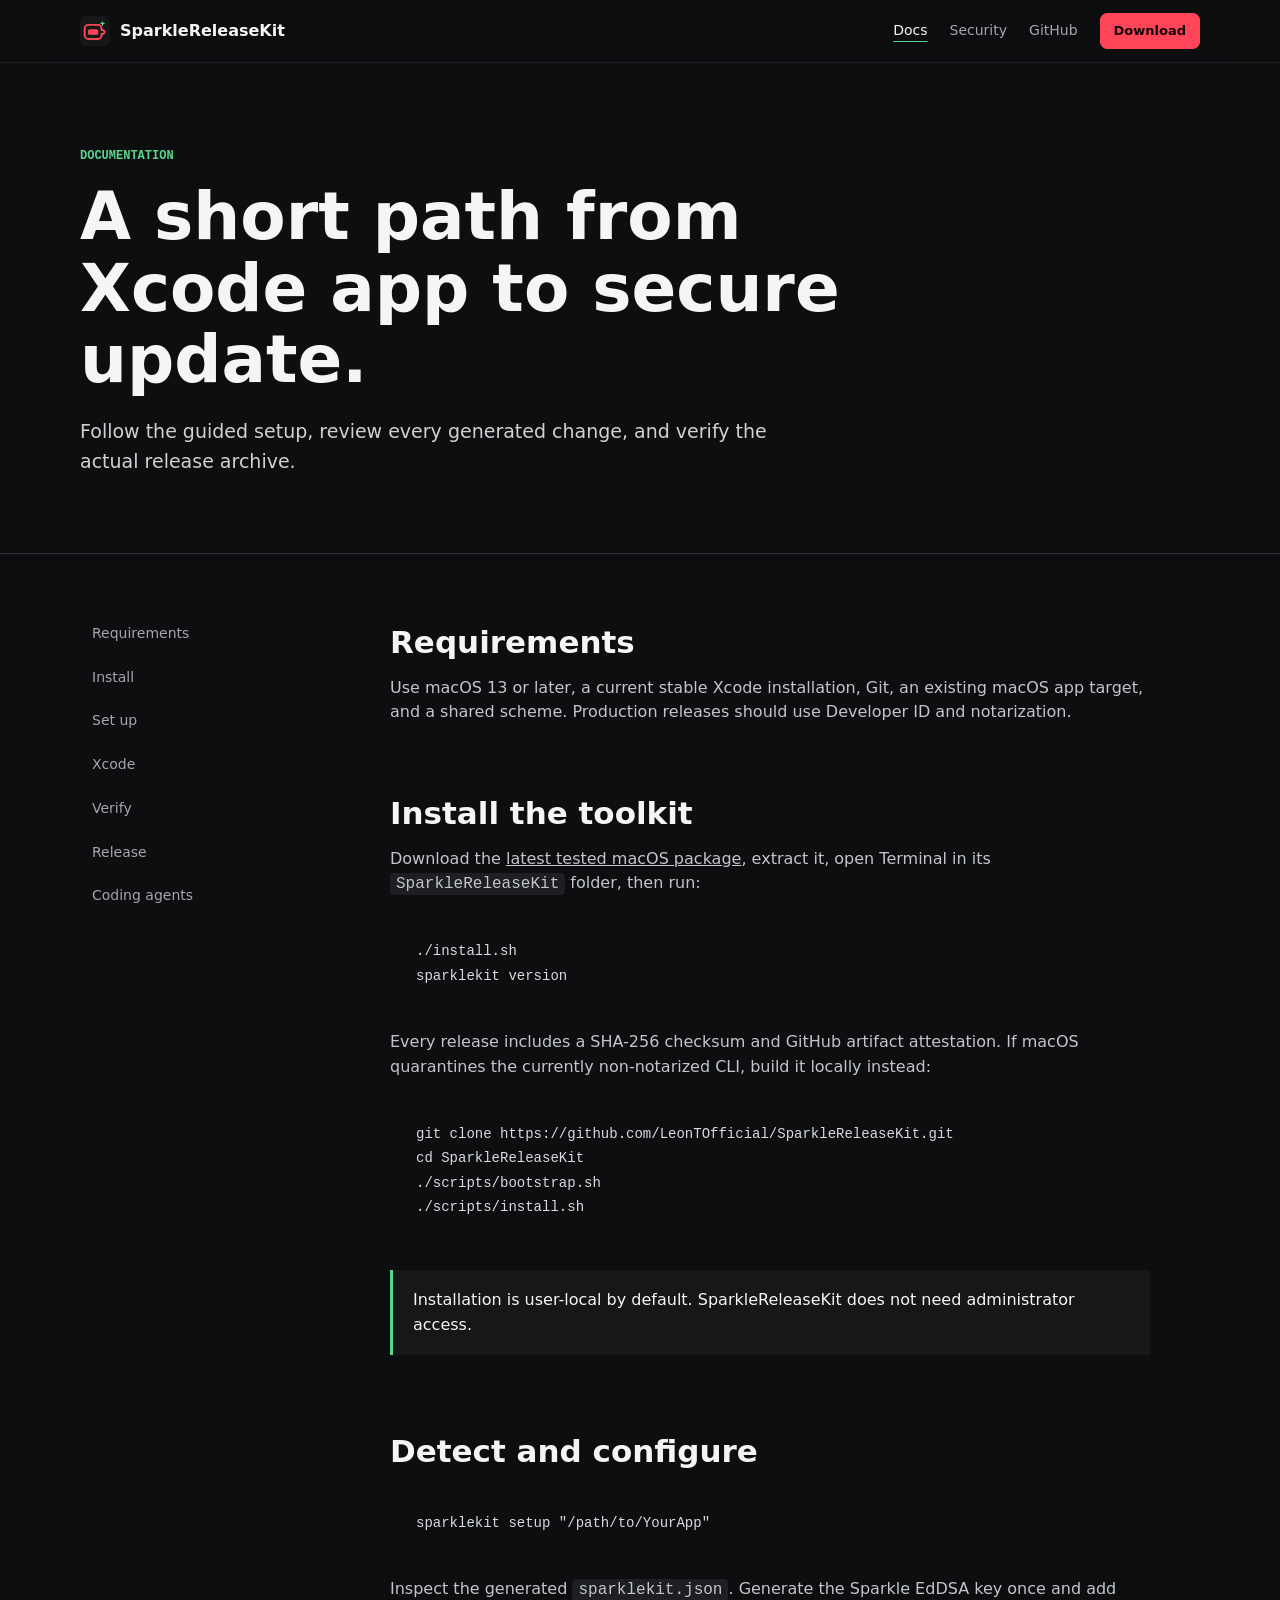
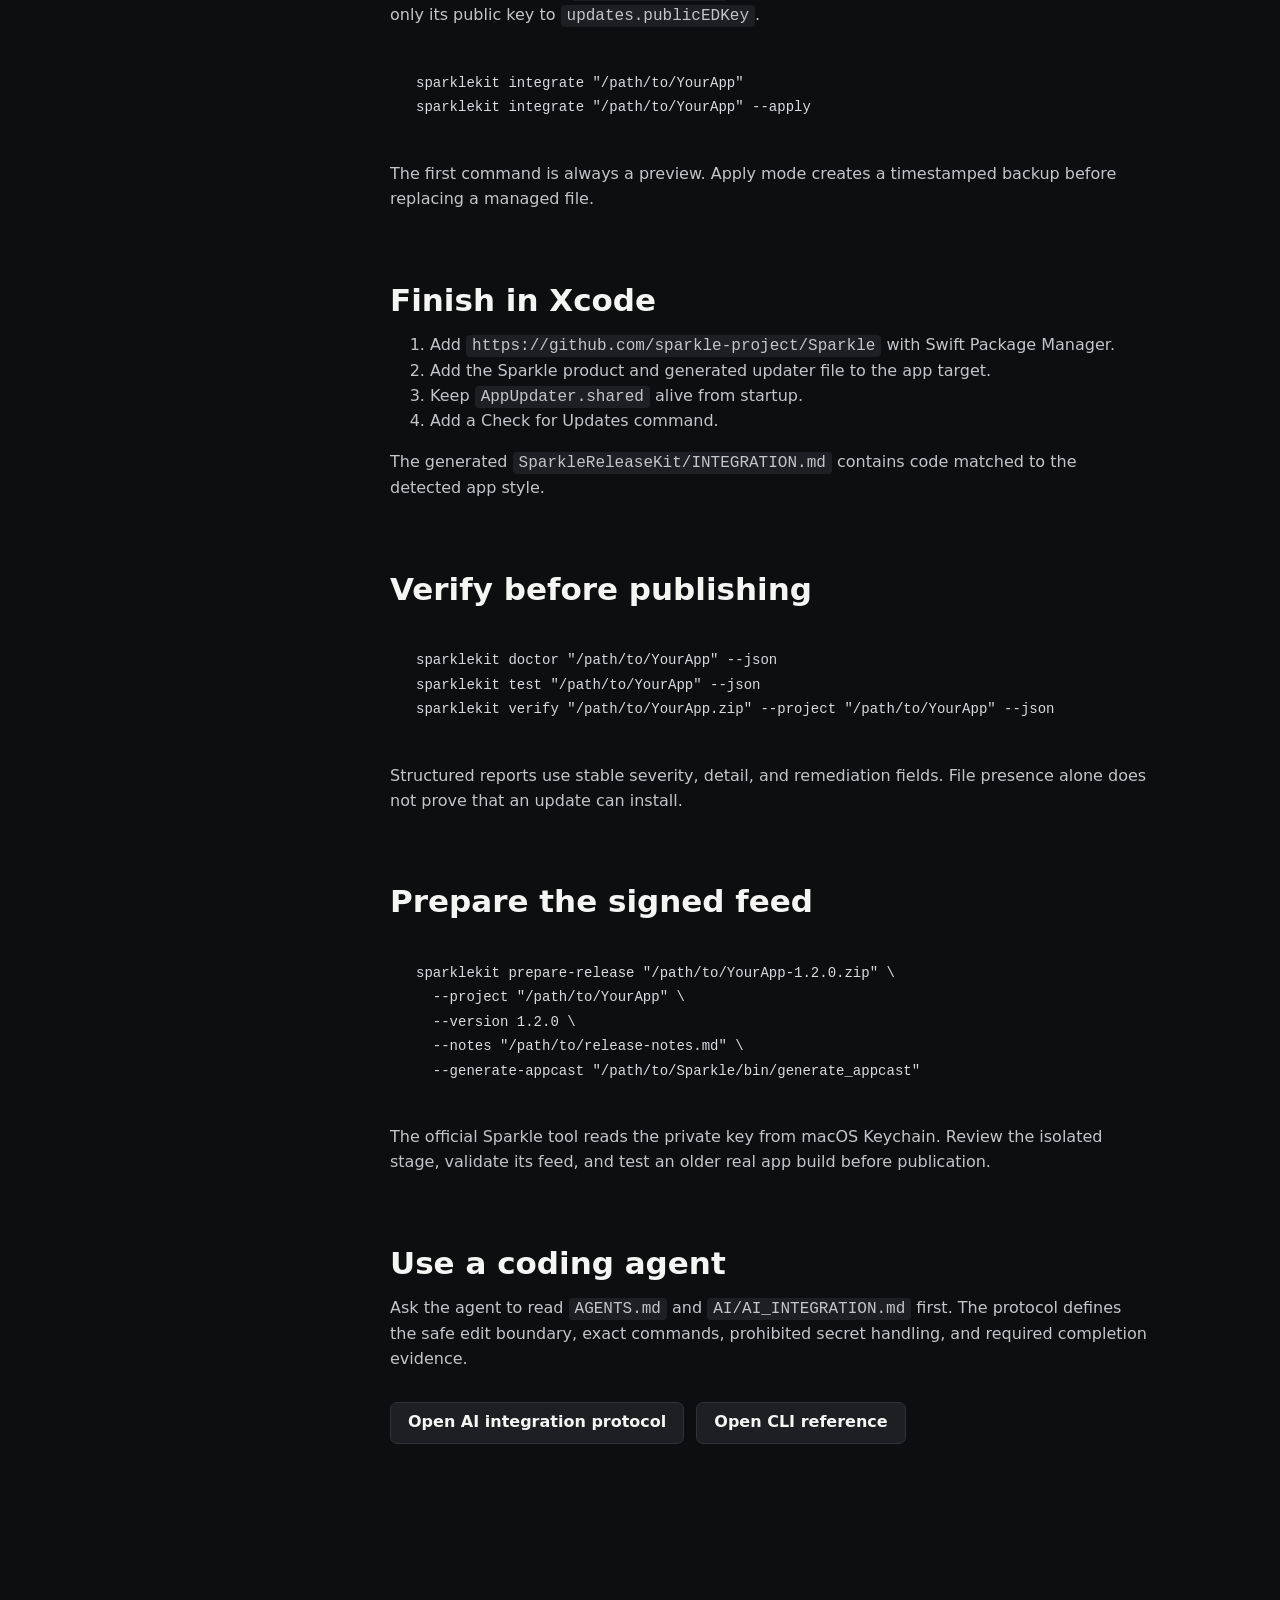
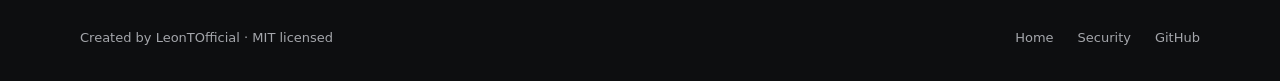
==== website/docs/index.html @ b92f782e "Build secure Sparkle integration toolkit" ====
<!doctype html>
<html lang="en">
<head>
  <meta charset="utf-8"><meta name="viewport" content="width=device-width, initial-scale=1">
  <meta name="description" content="SparkleReleaseKit setup and integration documentation.">
  <meta name="theme-color" content="#0d0e10"><link rel="canonical" href="https://leontofficial.github.io/SparkleReleaseKit/docs/">
  <title>Documentation - SparkleReleaseKit</title>
  <link rel="icon" href="../assets/logo.svg"><link rel="stylesheet" href="../styles.css"><script>document.documentElement.classList.add("js")</script>
</head>
<body>
  <a class="skip-link" href="#content">Skip to content</a>
  <header class="site-header"><nav class="nav" aria-label="Main navigation"><a class="brand" href="../"><img src="../assets/logo.svg" alt=""><span>SparkleReleaseKit</span></a><button class="menu-toggle" type="button" aria-label="Open navigation" aria-expanded="false" aria-controls="site-links"><span></span><span></span><span></span></button><div class="nav-links" id="site-links"><a href="./" aria-current="page">Docs</a><a href="../security/">Security</a><a href="https://github.com/LeonTOfficial/SparkleReleaseKit">GitHub</a><a class="button compact primary" href="https://github.com/LeonTOfficial/SparkleReleaseKit/releases/latest/download/SparkleReleaseKit-macos.zip">Download</a></div></nav></header>
  <main id="content">
    <section class="page-hero"><div class="inner"><div class="eyebrow">Documentation</div><h1>A short path from Xcode app to secure update.</h1><p class="lead">Follow the guided setup, review every generated change, and verify the actual release archive.</p></div></section>
    <div class="docs-layout">
      <nav class="docs-nav" aria-label="Documentation sections"><a href="#requirements">Requirements</a><a href="#install">Install</a><a href="#setup">Set up</a><a href="#xcode">Xcode</a><a href="#verify">Verify</a><a href="#release">Release</a><a href="#agent">Coding agents</a></nav>
      <article class="article">
        <section id="requirements"><h2>Requirements</h2><p>Use macOS 13 or later, a current stable Xcode installation, Git, an existing macOS app target, and a shared scheme. Production releases should use Developer ID and notarization.</p></section>
        <section id="install"><h2>Install the toolkit</h2><p>Download the <a href="https://github.com/LeonTOfficial/SparkleReleaseKit/releases/latest/download/SparkleReleaseKit-macos.zip">latest tested macOS package</a>, extract it, open Terminal in its <code>SparkleReleaseKit</code> folder, then run:</p><pre>./install.sh
sparklekit version</pre><p>Every release includes a SHA-256 checksum and GitHub artifact attestation. If macOS quarantines the currently non-notarized CLI, build it locally instead:</p><pre>git clone https://github.com/LeonTOfficial/SparkleReleaseKit.git
cd SparkleReleaseKit
./scripts/bootstrap.sh
./scripts/install.sh</pre><div class="callout">Installation is user-local by default. SparkleReleaseKit does not need administrator access.</div></section>
        <section id="setup"><h2>Detect and configure</h2><pre>sparklekit setup "/path/to/YourApp"</pre><p>Inspect the generated <code>sparklekit.json</code>. Generate the Sparkle EdDSA key once and add only its public key to <code>updates.publicEDKey</code>.</p><pre>sparklekit integrate "/path/to/YourApp"
sparklekit integrate "/path/to/YourApp" --apply</pre><p>The first command is always a preview. Apply mode creates a timestamped backup before replacing a managed file.</p></section>
        <section id="xcode"><h2>Finish in Xcode</h2><ol><li>Add <code>https://github.com/sparkle-project/Sparkle</code> with Swift Package Manager.</li><li>Add the Sparkle product and generated updater file to the app target.</li><li>Keep <code>AppUpdater.shared</code> alive from startup.</li><li>Add a Check for Updates command.</li></ol><p>The generated <code>SparkleReleaseKit/INTEGRATION.md</code> contains code matched to the detected app style.</p></section>
        <section id="verify"><h2>Verify before publishing</h2><pre>sparklekit doctor "/path/to/YourApp" --json
sparklekit test "/path/to/YourApp" --json
sparklekit verify "/path/to/YourApp.zip" --project "/path/to/YourApp" --json</pre><p>Structured reports use stable severity, detail, and remediation fields. File presence alone does not prove that an update can install.</p></section>
        <section id="release"><h2>Prepare the signed feed</h2><pre>sparklekit prepare-release "/path/to/YourApp-1.2.0.zip" \
  --project "/path/to/YourApp" \
  --version 1.2.0 \
  --notes "/path/to/release-notes.md" \
  --generate-appcast "/path/to/Sparkle/bin/generate_appcast"</pre><p>The official Sparkle tool reads the private key from macOS Keychain. Review the isolated stage, validate its feed, and test an older real app build before publication.</p></section>
        <section id="agent"><h2>Use a coding agent</h2><p>Ask the agent to read <code>AGENTS.md</code> and <code>AI/AI_INTEGRATION.md</code> first. The protocol defines the safe edit boundary, exact commands, prohibited secret handling, and required completion evidence.</p><div class="actions"><a class="button" href="https://github.com/LeonTOfficial/SparkleReleaseKit/blob/main/AI/AI_INTEGRATION.md">Open AI integration protocol</a><a class="button" href="https://github.com/LeonTOfficial/SparkleReleaseKit/blob/main/docs/CLI_REFERENCE.md">Open CLI reference</a></div></section>
      </article>
    </div>
  </main>
  <footer class="footer"><span>Created by LeonTOfficial · MIT licensed</span><a href="../">Home</a><a href="../security/">Security</a><a href="https://github.com/LeonTOfficial/SparkleReleaseKit">GitHub</a></footer>
  <script src="../script.js"></script>
</body>
</html>
---- website/styles.css ----
:root {
  color-scheme: dark;
  --background: #0d0e10;
  --surface: #161719;
  --surface-strong: #1d1f22;
  --line: #303238;
  --text: #f5f5f3;
  --muted: #a4a6ab;
  --red: #ff4557;
  --green: #58d68d;
  --amber: #ffbd59;
  --content: 1120px;
}

* { box-sizing: border-box; }
html { scroll-behavior: smooth; }
body {
  margin: 0;
  overflow-x: hidden;
  background: var(--background);
  color: var(--text);
  font-family: -apple-system, BlinkMacSystemFont, "SF Pro Text", Inter, system-ui, sans-serif;
  letter-spacing: 0;
  line-height: 1.55;
}
a { color: inherit; }
img { max-width: 100%; }
button { font: inherit; }
:focus-visible { outline: 3px solid var(--green); outline-offset: 3px; }
.skip-link { position: fixed; z-index: 100; left: 16px; top: -60px; padding: 10px 14px; border-radius: 6px; background: var(--text); color: var(--background); text-decoration: none; }
.skip-link:focus { top: 12px; }

.site-header {
  position: sticky;
  top: 0;
  z-index: 20;
  border-bottom: 1px solid rgba(255,255,255,.08);
  background: rgba(13,14,16,.92);
  backdrop-filter: blur(18px);
}
.nav {
  width: min(calc(100% - 32px), var(--content));
  min-height: 62px;
  margin: auto;
  display: flex;
  align-items: center;
  gap: 24px;
}
.brand {
  display: inline-flex;
  align-items: center;
  gap: 10px;
  margin-right: auto;
  text-decoration: none;
  font-weight: 720;
}
.brand img { width: 30px; height: 30px; }
.nav-links { display: flex; align-items: center; gap: 22px; }
.nav-links a { color: var(--muted); text-decoration: none; font-size: 14px; }
.nav-links a:hover, .nav-links a[aria-current="page"] { color: var(--text); }
.nav-links a[aria-current="page"] { text-decoration: underline; text-decoration-color: var(--green); text-underline-offset: 6px; }
.menu-toggle { display: none; width: 38px; height: 38px; padding: 9px; border: 1px solid var(--line); border-radius: 7px; background: var(--surface); }
.menu-toggle span { display: block; height: 2px; margin: 4px 0; border-radius: 1px; background: var(--text); }

.button {
  min-height: 42px;
  display: inline-flex;
  align-items: center;
  justify-content: center;
  gap: 8px;
  padding: 0 17px;
  border: 1px solid var(--line);
  border-radius: 7px;
  background: var(--surface-strong);
  color: var(--text);
  font-weight: 650;
  text-decoration: none;
  transition: transform .18s ease, border-color .18s ease, background .18s ease;
}
.button:hover { transform: translateY(-1px); border-color: #565961; }
.button.primary { border-color: var(--red); background: var(--red); color: #120407; }
.button.compact { min-height: 36px; padding: 0 13px; font-size: 13px; }

.hero {
  min-height: min(760px, calc(100svh - 62px));
  position: relative;
  display: flex;
  align-items: center;
  overflow: hidden;
  border-bottom: 1px solid var(--line);
  background: #101113 url("assets/hero-terminal.png") center / cover no-repeat;
}
.hero::before {
  content: "";
  position: absolute;
  inset: 0;
  background: rgba(6,7,8,.64);
}
.hero-content {
  position: relative;
  width: min(calc(100% - 32px), var(--content));
  margin: auto;
  padding: 90px 0 110px;
}
.eyebrow {
  color: var(--green);
  font: 700 12px/1.2 ui-monospace, SFMono-Regular, Menlo, monospace;
  text-transform: uppercase;
}
h1, h2, h3 { margin-top: 0; letter-spacing: 0; line-height: 1.08; }
h1 { max-width: 780px; margin: 18px 0 22px; font-size: clamp(46px, 7vw, 82px); }
h2 { font-size: clamp(31px, 4vw, 48px); }
h3 { font-size: 19px; }
.lead { max-width: 690px; color: #d0d1d3; font-size: 19px; }
.actions { display: flex; flex-wrap: wrap; gap: 12px; margin-top: 30px; }
.proof { display: flex; flex-wrap: wrap; gap: 24px; margin-top: 40px; color: var(--muted); font-size: 14px; }
.proof strong { color: var(--text); }

.band { border-bottom: 1px solid var(--line); }
.section { width: min(calc(100% - 32px), var(--content)); margin: auto; padding: 94px 0; }
.section-heading { max-width: 700px; margin-bottom: 40px; }
.section-heading p, .muted { color: var(--muted); }
.grid { display: grid; gap: 16px; }
.grid.three { grid-template-columns: repeat(3, 1fr); }
.grid.two { grid-template-columns: repeat(2, 1fr); }
.card {
  padding: 26px;
  border: 1px solid var(--line);
  border-radius: 8px;
  background: var(--surface);
}
.card p { margin-bottom: 0; color: var(--muted); }
.icon {
  width: 38px;
  height: 38px;
  display: grid;
  place-items: center;
  margin-bottom: 36px;
  border: 1px solid var(--line);
  border-radius: 7px;
  color: var(--green);
  font: 700 15px ui-monospace, SFMono-Regular, Menlo, monospace;
}
.terminal {
  overflow: hidden;
  border: 1px solid #3a3d42;
  border-radius: 8px;
  background: #090a0b;
  box-shadow: 0 28px 80px rgba(0,0,0,.38);
}
.terminal-bar { height: 42px; display: flex; align-items: center; gap: 7px; padding: 0 14px; border-bottom: 1px solid #282a2e; }
.terminal-bar span { width: 11px; height: 11px; border-radius: 50%; background: #55585e; }
.terminal-bar span:first-child { background: var(--red); }
.terminal-bar span:nth-child(2) { background: var(--amber); }
.terminal-bar span:nth-child(3) { background: var(--green); }
pre { margin: 0; padding: 26px; overflow: auto; color: #d9dbde; font: 14px/1.75 ui-monospace, SFMono-Regular, Menlo, monospace; }
.terminal-followup { border-top: 1px solid #282a2e; }
.prompt { color: var(--green); }
.command { color: #fff; }
.result { color: #8f9298; }
.steps { counter-reset: step; display: grid; gap: 1px; background: var(--line); border: 1px solid var(--line); border-radius: 8px; overflow: hidden; }
.step { counter-increment: step; display: grid; grid-template-columns: 64px 1fr; gap: 18px; padding: 24px; background: var(--surface); }
.step::before { content: counter(step, decimal-leading-zero); color: var(--red); font: 700 15px ui-monospace, SFMono-Regular, Menlo, monospace; }
.step h3 { margin-bottom: 7px; }
.step p { margin: 0; color: var(--muted); }

.page-hero { padding: 86px 0 58px; border-bottom: 1px solid var(--line); }
.page-hero .inner, .docs-layout { width: min(calc(100% - 32px), var(--content)); margin: auto; }
.page-hero h1 { max-width: 900px; font-size: clamp(40px, 6vw, 66px); }
.docs-layout { display: grid; grid-template-columns: 240px minmax(0, 1fr); gap: 70px; padding: 60px 0 100px; }
.docs-layout > * { min-width: 0; }
.docs-nav { position: sticky; top: 90px; align-self: start; display: grid; gap: 4px; }
.docs-nav a { padding: 9px 12px; border-radius: 6px; color: var(--muted); text-decoration: none; font-size: 14px; }
.docs-nav a:hover { color: var(--text); background: var(--surface); }
.article { width: 100%; max-width: 760px; min-width: 0; }
.article pre { width: 100%; max-width: 100%; }
.article section { padding: 12px 0 44px; }
.article h2 { margin-bottom: 16px; font-size: 31px; }
.article p, .article li { color: #c3c5c8; }
.article code { padding: 2px 6px; border-radius: 4px; background: var(--surface-strong); font-family: ui-monospace, SFMono-Regular, Menlo, monospace; }
.callout { margin: 24px 0; padding: 18px 20px; border-left: 3px solid var(--green); background: var(--surface); }
.callout.warning { border-left-color: var(--amber); }

.footer { width: min(calc(100% - 32px), var(--content)); margin: auto; padding: 40px 0; display: flex; gap: 24px; color: var(--muted); font-size: 13px; }
.footer span { margin-right: auto; }
.footer a { text-decoration: none; }

.js [data-reveal] { opacity: 0; transform: translateY(18px); transition: opacity .5s ease, transform .5s ease; }
.js [data-reveal].visible { opacity: 1; transform: none; }
@media (prefers-reduced-motion: reduce) {
  html { scroll-behavior: auto; }
  .js [data-reveal] { opacity: 1; transform: none; transition: none; }
  .button { transition: none; }
}
@media (max-width: 820px) {
  .hero { background-position: 68% center; }
  .hero::before { background: rgba(6,7,8,.86); }
  .menu-toggle { display: block; }
  .nav-links { position: absolute; top: 54px; right: 16px; width: min(280px, calc(100vw - 32px)); padding: 12px; display: none; align-items: stretch; gap: 4px; border: 1px solid var(--line); border-radius: 8px; background: #111214; box-shadow: 0 20px 50px rgba(0,0,0,.45); }
  .nav-links.open { display: grid; }
  .nav-links a { min-height: 42px; padding: 0 12px; display: flex; align-items: center; border-radius: 6px; }
  .nav-links a:hover { background: var(--surface-strong); }
  .nav-links a[aria-current="page"] { text-decoration: none; box-shadow: inset 3px 0 var(--green); }
  .grid.three, .grid.two { grid-template-columns: 1fr; }
  .docs-layout { grid-template-columns: 1fr; gap: 30px; }
  .docs-nav { position: static; display: flex; overflow: auto; }
  .footer { flex-wrap: wrap; }
  .footer span { width: 100%; }
}
@media (max-width: 520px) {
  .brand { font-size: 14px; }
  .brand img { width: 27px; height: 27px; }
  h1 { font-size: 42px; }
  .hero-content { padding: 72px 0 82px; }
  .lead { font-size: 17px; }
  .section { padding: 70px 0; }
  .proof { display: grid; grid-template-columns: 1fr; gap: 14px; }
  .step { grid-template-columns: 40px 1fr; padding: 20px; }
  pre { padding: 20px; font-size: 12px; }
}
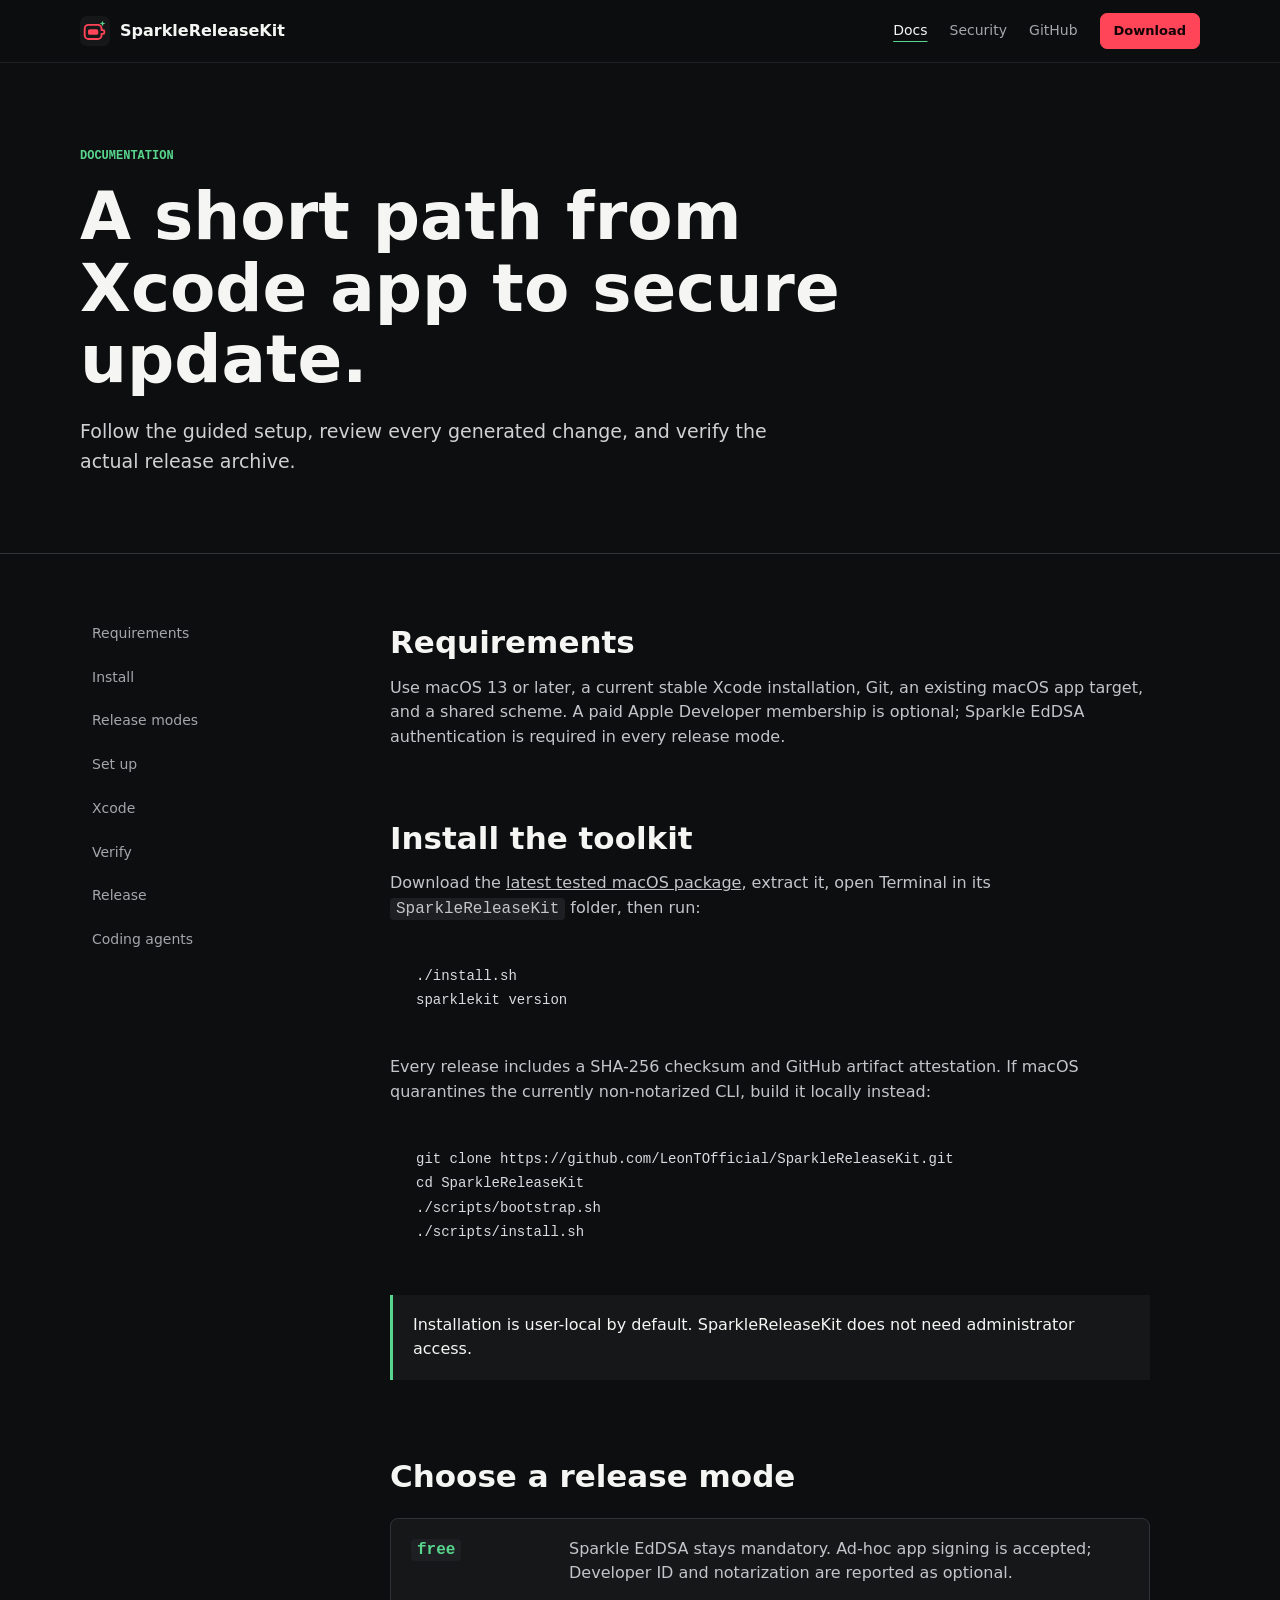
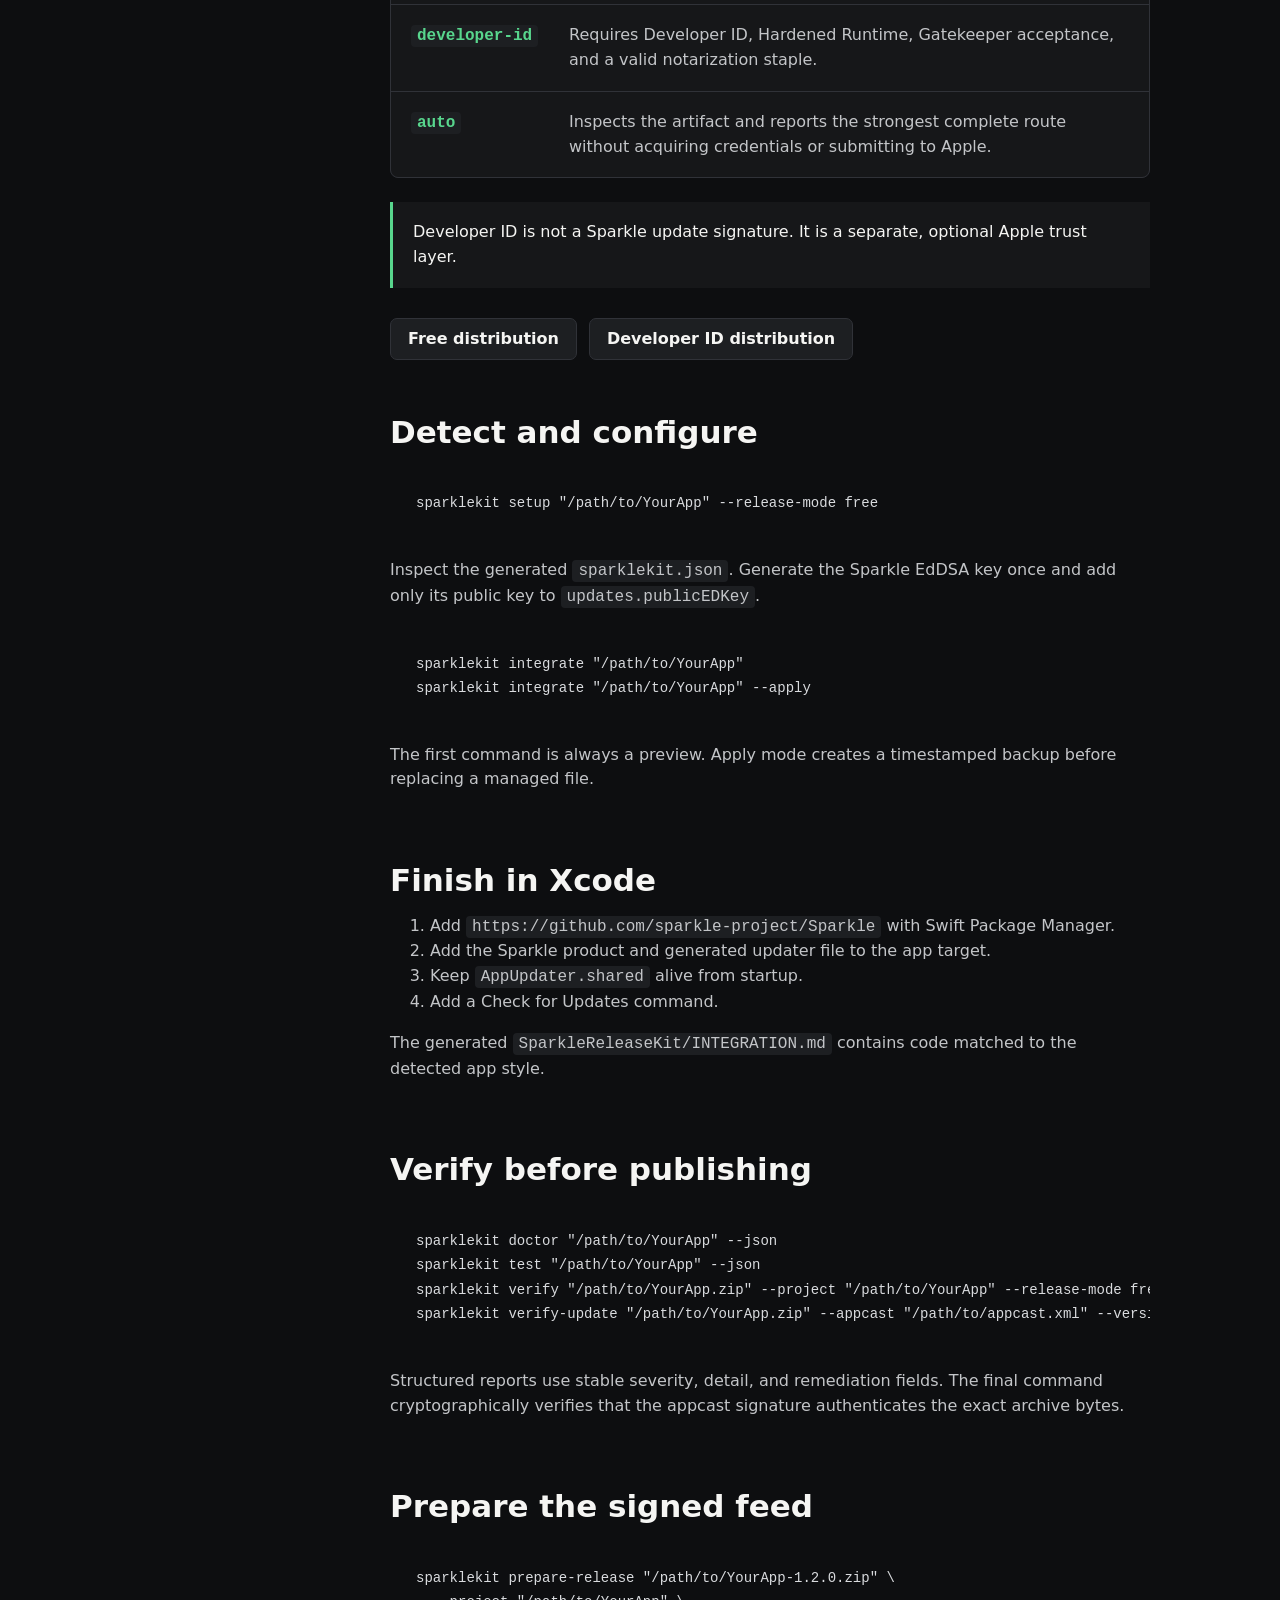
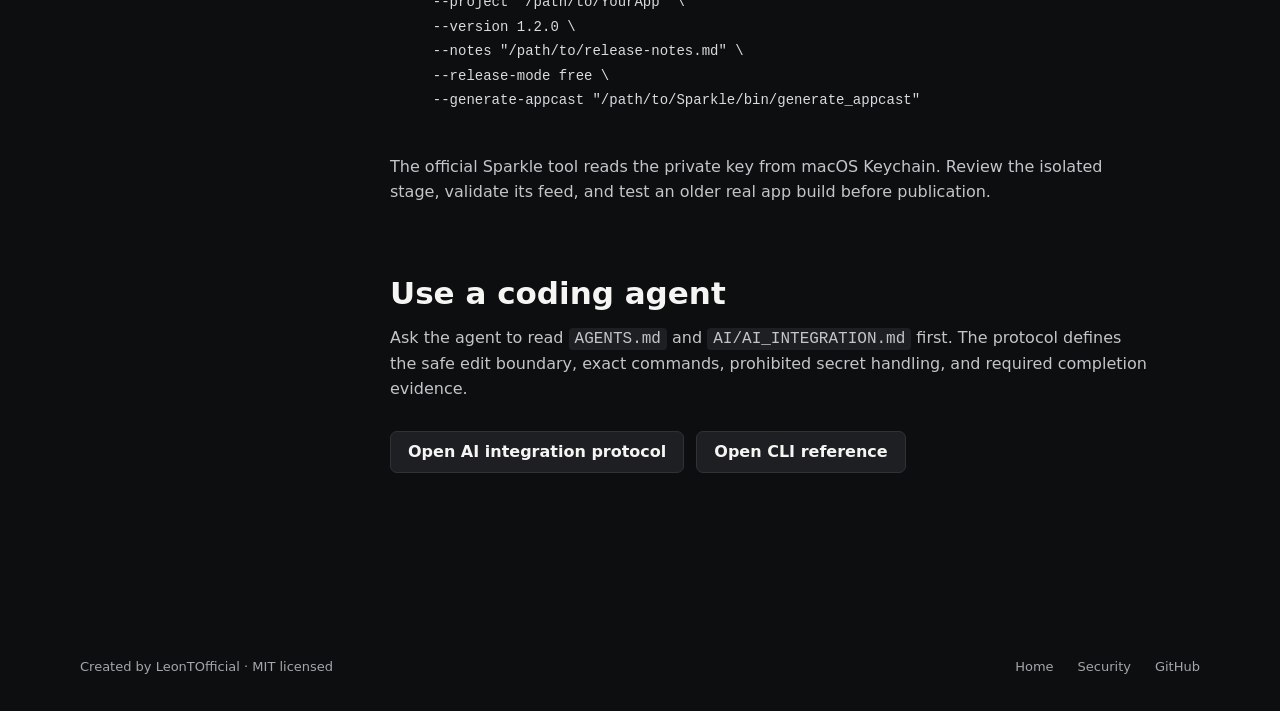
==== commit 60403e56: "Document free and Developer ID release paths" ====
--- a/website/docs/index.html
+++ b/website/docs/index.html
@@ -5,7 +5,7 @@
   <meta name="description" content="SparkleReleaseKit setup and integration documentation.">
   <meta name="theme-color" content="#0d0e10"><link rel="canonical" href="https://leontofficial.github.io/SparkleReleaseKit/docs/">
   <title>Documentation - SparkleReleaseKit</title>
-  <link rel="icon" href="../assets/logo.svg"><link rel="stylesheet" href="../styles.css"><script>document.documentElement.classList.add("js")</script>
+  <link rel="icon" href="../assets/logo.svg"><link rel="stylesheet" href="../styles.css">
 </head>
 <body>
   <a class="skip-link" href="#content">Skip to content</a>
@@ -13,24 +13,27 @@
   <main id="content">
     <section class="page-hero"><div class="inner"><div class="eyebrow">Documentation</div><h1>A short path from Xcode app to secure update.</h1><p class="lead">Follow the guided setup, review every generated change, and verify the actual release archive.</p></div></section>
     <div class="docs-layout">
-      <nav class="docs-nav" aria-label="Documentation sections"><a href="#requirements">Requirements</a><a href="#install">Install</a><a href="#setup">Set up</a><a href="#xcode">Xcode</a><a href="#verify">Verify</a><a href="#release">Release</a><a href="#agent">Coding agents</a></nav>
+      <nav class="docs-nav" aria-label="Documentation sections"><a href="#requirements">Requirements</a><a href="#install">Install</a><a href="#modes">Release modes</a><a href="#setup">Set up</a><a href="#xcode">Xcode</a><a href="#verify">Verify</a><a href="#release">Release</a><a href="#agent">Coding agents</a></nav>
       <article class="article">
-        <section id="requirements"><h2>Requirements</h2><p>Use macOS 13 or later, a current stable Xcode installation, Git, an existing macOS app target, and a shared scheme. Production releases should use Developer ID and notarization.</p></section>
+        <section id="requirements"><h2>Requirements</h2><p>Use macOS 13 or later, a current stable Xcode installation, Git, an existing macOS app target, and a shared scheme. A paid Apple Developer membership is optional; Sparkle EdDSA authentication is required in every release mode.</p></section>
         <section id="install"><h2>Install the toolkit</h2><p>Download the <a href="https://github.com/LeonTOfficial/SparkleReleaseKit/releases/latest/download/SparkleReleaseKit-macos.zip">latest tested macOS package</a>, extract it, open Terminal in its <code>SparkleReleaseKit</code> folder, then run:</p><pre>./install.sh
 sparklekit version</pre><p>Every release includes a SHA-256 checksum and GitHub artifact attestation. If macOS quarantines the currently non-notarized CLI, build it locally instead:</p><pre>git clone https://github.com/LeonTOfficial/SparkleReleaseKit.git
 cd SparkleReleaseKit
 ./scripts/bootstrap.sh
 ./scripts/install.sh</pre><div class="callout">Installation is user-local by default. SparkleReleaseKit does not need administrator access.</div></section>
-        <section id="setup"><h2>Detect and configure</h2><pre>sparklekit setup "/path/to/YourApp"</pre><p>Inspect the generated <code>sparklekit.json</code>. Generate the Sparkle EdDSA key once and add only its public key to <code>updates.publicEDKey</code>.</p><pre>sparklekit integrate "/path/to/YourApp"
+        <section id="modes"><h2>Choose a release mode</h2><div class="mode-summary"><div><strong><code>free</code></strong><span>Sparkle EdDSA stays mandatory. Ad-hoc app signing is accepted; Developer ID and notarization are reported as optional.</span></div><div><strong><code>developer-id</code></strong><span>Requires Developer ID, Hardened Runtime, Gatekeeper acceptance, and a valid notarization staple.</span></div><div><strong><code>auto</code></strong><span>Inspects the artifact and reports the strongest complete route without acquiring credentials or submitting to Apple.</span></div></div><div class="callout">Developer ID is not a Sparkle update signature. It is a separate, optional Apple trust layer.</div><div class="actions"><a class="button" href="https://github.com/LeonTOfficial/SparkleReleaseKit/blob/main/docs/FREE_DISTRIBUTION.md">Free distribution</a><a class="button" href="https://github.com/LeonTOfficial/SparkleReleaseKit/blob/main/docs/DEVELOPER_ID_DISTRIBUTION.md">Developer ID distribution</a></div></section>
+        <section id="setup"><h2>Detect and configure</h2><pre>sparklekit setup "/path/to/YourApp" --release-mode free</pre><p>Inspect the generated <code>sparklekit.json</code>. Generate the Sparkle EdDSA key once and add only its public key to <code>updates.publicEDKey</code>.</p><pre>sparklekit integrate "/path/to/YourApp"
 sparklekit integrate "/path/to/YourApp" --apply</pre><p>The first command is always a preview. Apply mode creates a timestamped backup before replacing a managed file.</p></section>
         <section id="xcode"><h2>Finish in Xcode</h2><ol><li>Add <code>https://github.com/sparkle-project/Sparkle</code> with Swift Package Manager.</li><li>Add the Sparkle product and generated updater file to the app target.</li><li>Keep <code>AppUpdater.shared</code> alive from startup.</li><li>Add a Check for Updates command.</li></ol><p>The generated <code>SparkleReleaseKit/INTEGRATION.md</code> contains code matched to the detected app style.</p></section>
         <section id="verify"><h2>Verify before publishing</h2><pre>sparklekit doctor "/path/to/YourApp" --json
 sparklekit test "/path/to/YourApp" --json
-sparklekit verify "/path/to/YourApp.zip" --project "/path/to/YourApp" --json</pre><p>Structured reports use stable severity, detail, and remediation fields. File presence alone does not prove that an update can install.</p></section>
+sparklekit verify "/path/to/YourApp.zip" --project "/path/to/YourApp" --release-mode free --json
+sparklekit verify-update "/path/to/YourApp.zip" --appcast "/path/to/appcast.xml" --version 120</pre><p>Structured reports use stable severity, detail, and remediation fields. The final command cryptographically verifies that the appcast signature authenticates the exact archive bytes.</p></section>
         <section id="release"><h2>Prepare the signed feed</h2><pre>sparklekit prepare-release "/path/to/YourApp-1.2.0.zip" \
   --project "/path/to/YourApp" \
   --version 1.2.0 \
   --notes "/path/to/release-notes.md" \
+  --release-mode free \
   --generate-appcast "/path/to/Sparkle/bin/generate_appcast"</pre><p>The official Sparkle tool reads the private key from macOS Keychain. Review the isolated stage, validate its feed, and test an older real app build before publication.</p></section>
         <section id="agent"><h2>Use a coding agent</h2><p>Ask the agent to read <code>AGENTS.md</code> and <code>AI/AI_INTEGRATION.md</code> first. The protocol defines the safe edit boundary, exact commands, prohibited secret handling, and required completion evidence.</p><div class="actions"><a class="button" href="https://github.com/LeonTOfficial/SparkleReleaseKit/blob/main/AI/AI_INTEGRATION.md">Open AI integration protocol</a><a class="button" href="https://github.com/LeonTOfficial/SparkleReleaseKit/blob/main/docs/CLI_REFERENCE.md">Open CLI reference</a></div></section>
       </article>
--- a/website/styles.css
+++ b/website/styles.css
@@ -130,6 +130,13 @@
   background: var(--surface);
 }
 .card p { margin-bottom: 0; color: var(--muted); }
+.mode-card { display: flex; min-height: 290px; flex-direction: column; }
+.mode-card h3 { margin-top: 20px; }
+.mode-card .text-link { margin-top: auto; padding-top: 24px; color: var(--text); font-weight: 650; text-underline-offset: 4px; }
+.mode-label { width: fit-content; padding: 5px 9px; border: 1px solid var(--line); border-radius: 5px; font: 700 12px/1 ui-monospace, SFMono-Regular, Menlo, monospace; text-transform: uppercase; }
+.mode-label.free { border-color: rgba(88,214,141,.46); color: var(--green); background: rgba(88,214,141,.08); }
+.mode-label.apple { border-color: rgba(255,189,89,.46); color: var(--amber); background: rgba(255,189,89,.08); }
+.mode-label.auto { border-color: rgba(255,69,87,.46); color: var(--red); background: rgba(255,69,87,.08); }
 .icon {
   width: 38px;
   height: 38px;
@@ -180,16 +187,20 @@
 .article code { padding: 2px 6px; border-radius: 4px; background: var(--surface-strong); font-family: ui-monospace, SFMono-Regular, Menlo, monospace; }
 .callout { margin: 24px 0; padding: 18px 20px; border-left: 3px solid var(--green); background: var(--surface); }
 .callout.warning { border-left-color: var(--amber); }
+.mode-summary { display: grid; gap: 1px; overflow: hidden; margin: 24px 0; border: 1px solid var(--line); border-radius: 8px; background: var(--line); }
+.mode-summary > div { display: grid; grid-template-columns: 140px 1fr; gap: 18px; padding: 18px 20px; background: var(--surface); }
+.mode-summary strong { color: var(--green); }
+.mode-summary span { color: #c3c5c8; }
 
 .footer { width: min(calc(100% - 32px), var(--content)); margin: auto; padding: 40px 0; display: flex; gap: 24px; color: var(--muted); font-size: 13px; }
 .footer span { margin-right: auto; }
 .footer a { text-decoration: none; }
 
-.js [data-reveal] { opacity: 0; transform: translateY(18px); transition: opacity .5s ease, transform .5s ease; }
-.js [data-reveal].visible { opacity: 1; transform: none; }
+.reveal-ready [data-reveal] { opacity: 0; transform: translateY(18px); transition: opacity .5s ease, transform .5s ease; }
+.reveal-ready [data-reveal].visible { opacity: 1; transform: none; }
 @media (prefers-reduced-motion: reduce) {
   html { scroll-behavior: auto; }
-  .js [data-reveal] { opacity: 1; transform: none; transition: none; }
+  .reveal-ready [data-reveal] { opacity: 1; transform: none; transition: none; }
   .button { transition: none; }
 }
 @media (max-width: 820px) {
@@ -202,6 +213,7 @@
   .nav-links a:hover { background: var(--surface-strong); }
   .nav-links a[aria-current="page"] { text-decoration: none; box-shadow: inset 3px 0 var(--green); }
   .grid.three, .grid.two { grid-template-columns: 1fr; }
+  .mode-card { min-height: 0; }
   .docs-layout { grid-template-columns: 1fr; gap: 30px; }
   .docs-nav { position: static; display: flex; overflow: auto; }
   .footer { flex-wrap: wrap; }
@@ -217,4 +229,5 @@
   .proof { display: grid; grid-template-columns: 1fr; gap: 14px; }
   .step { grid-template-columns: 40px 1fr; padding: 20px; }
   pre { padding: 20px; font-size: 12px; }
-}
+  .mode-summary > div { grid-template-columns: 1fr; gap: 6px; }
+}
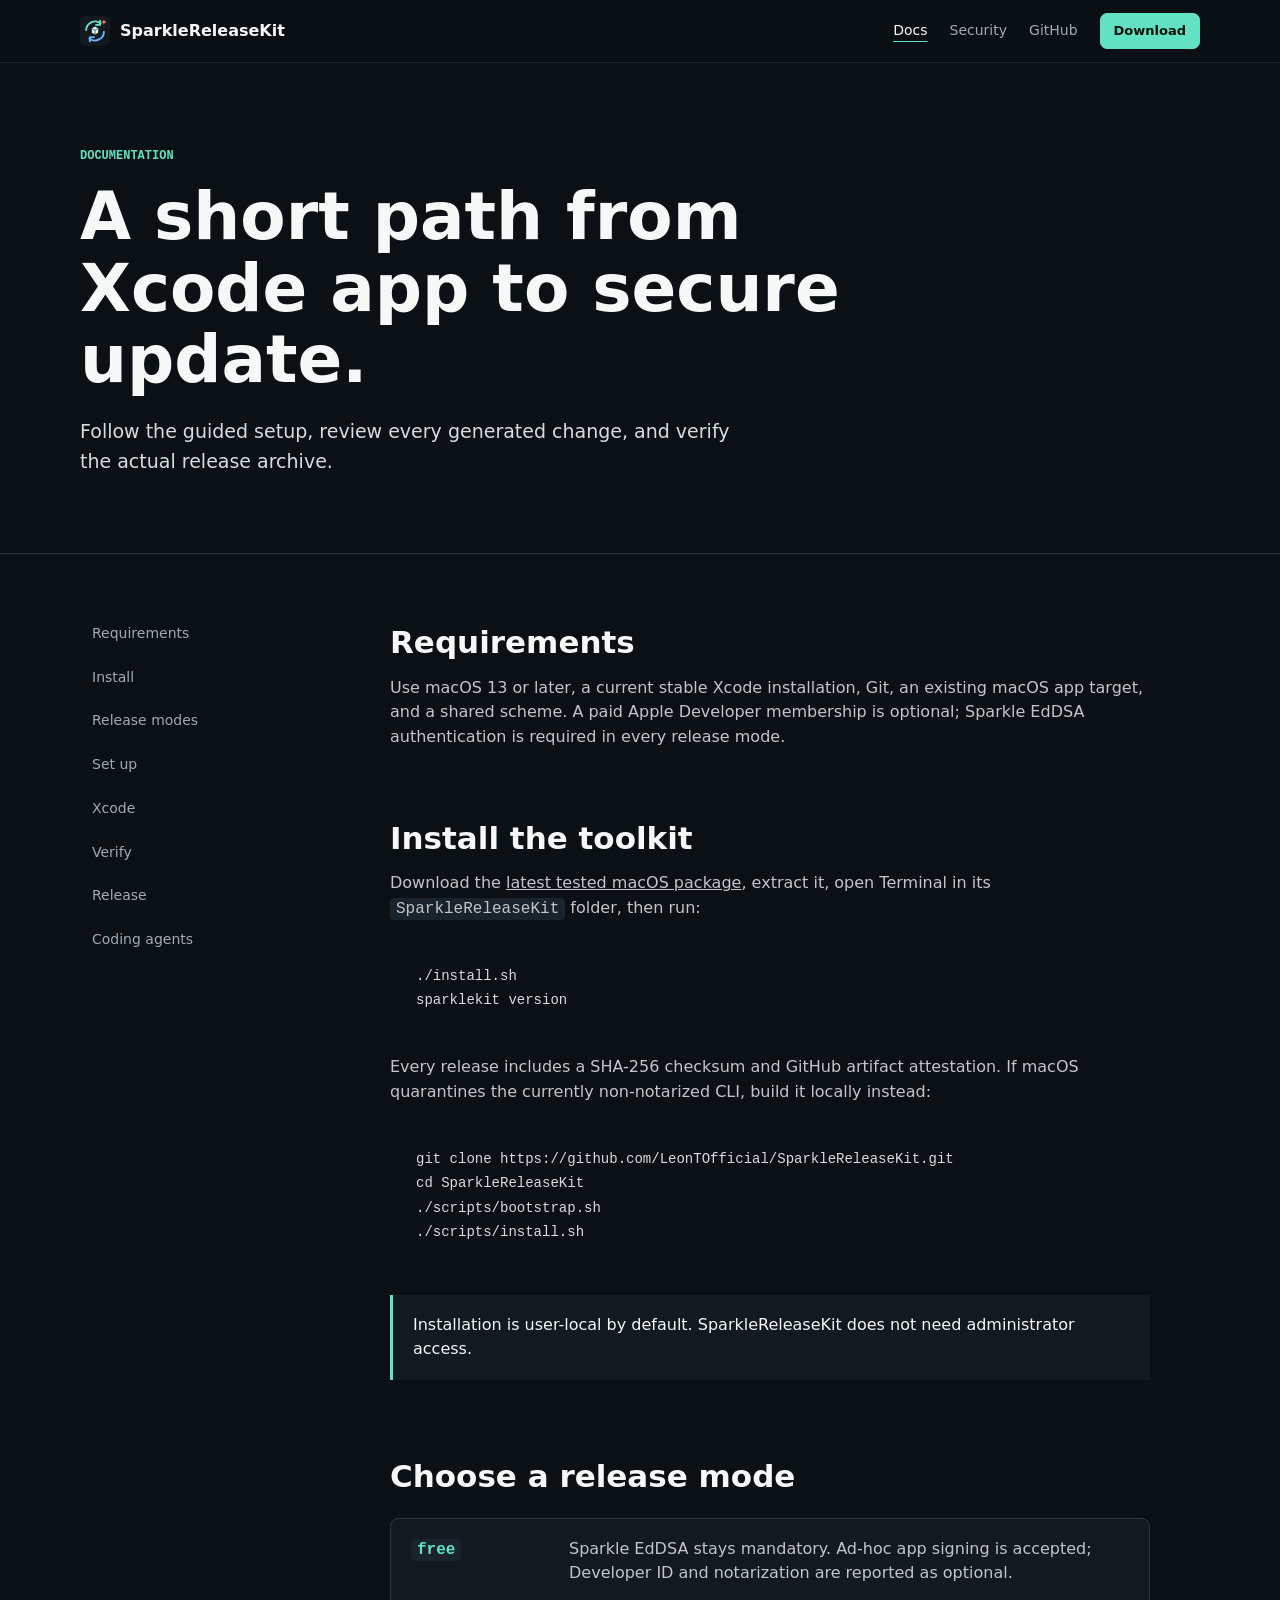
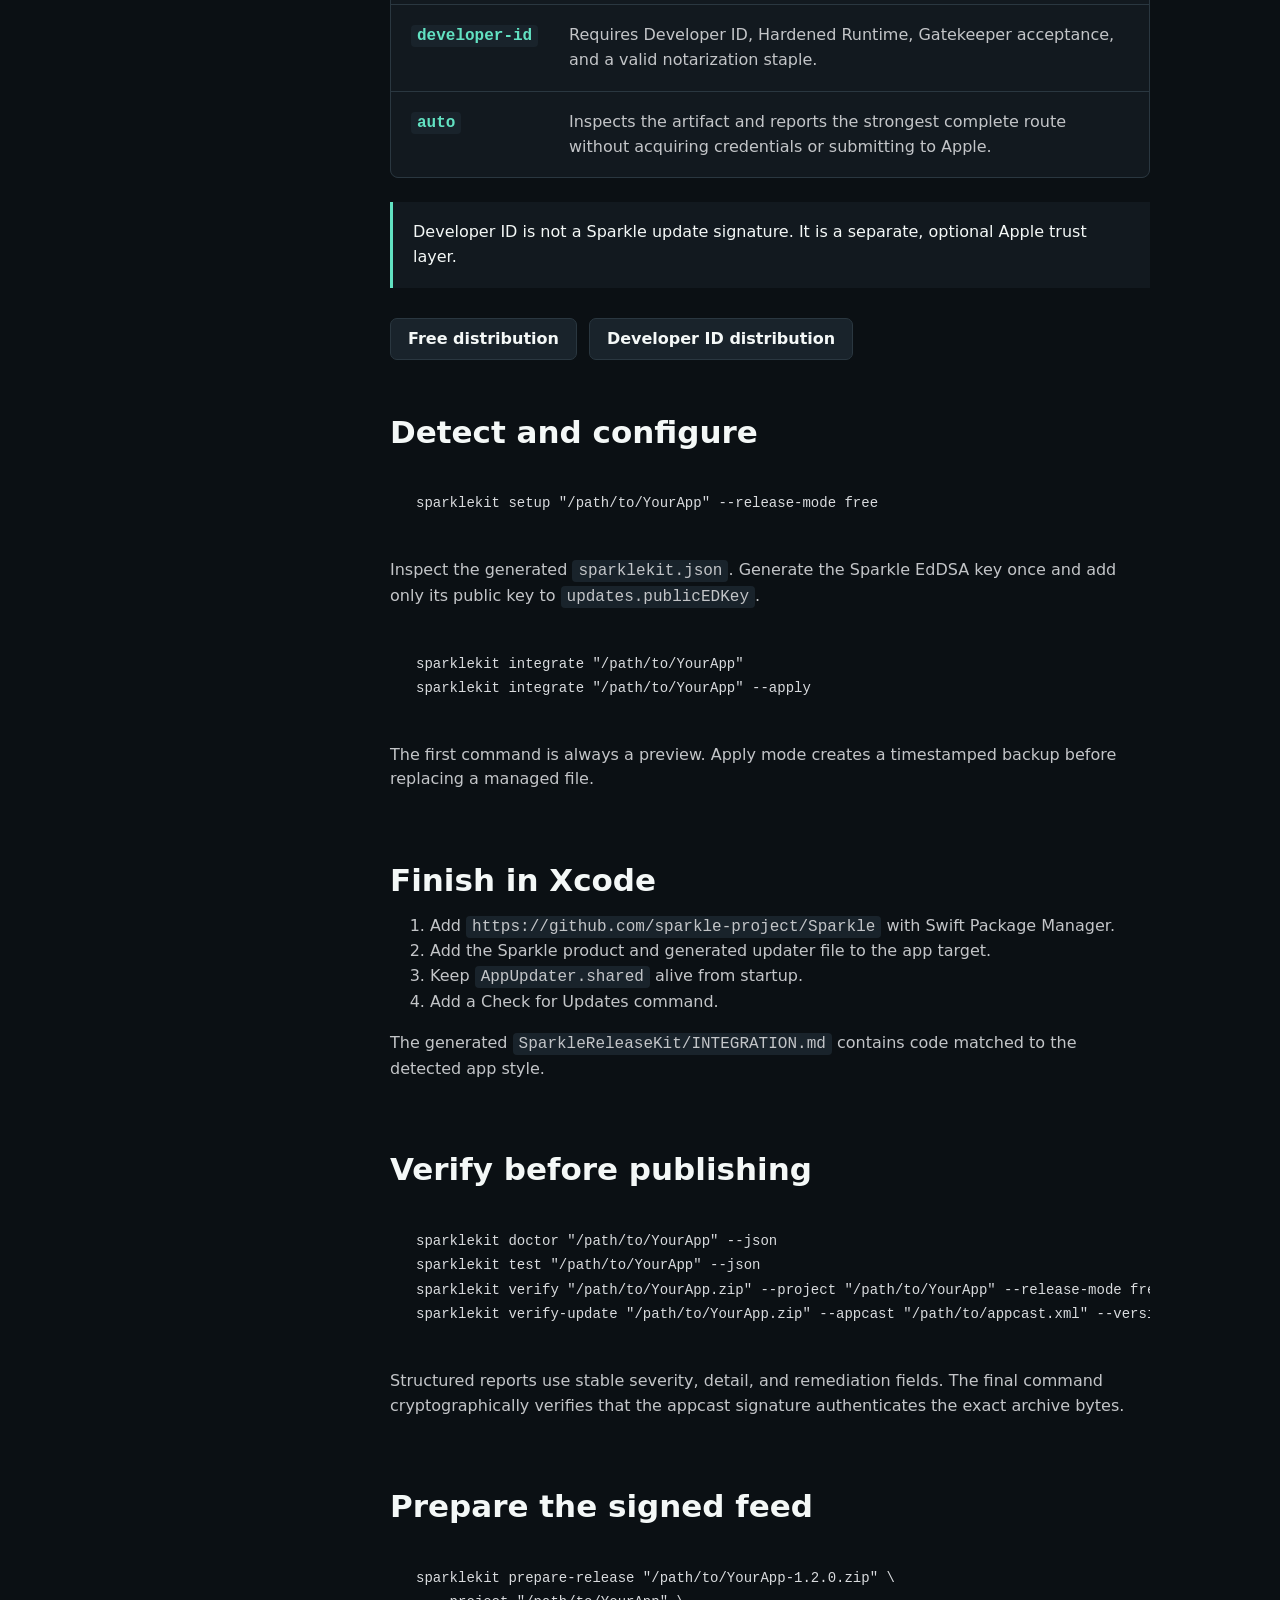
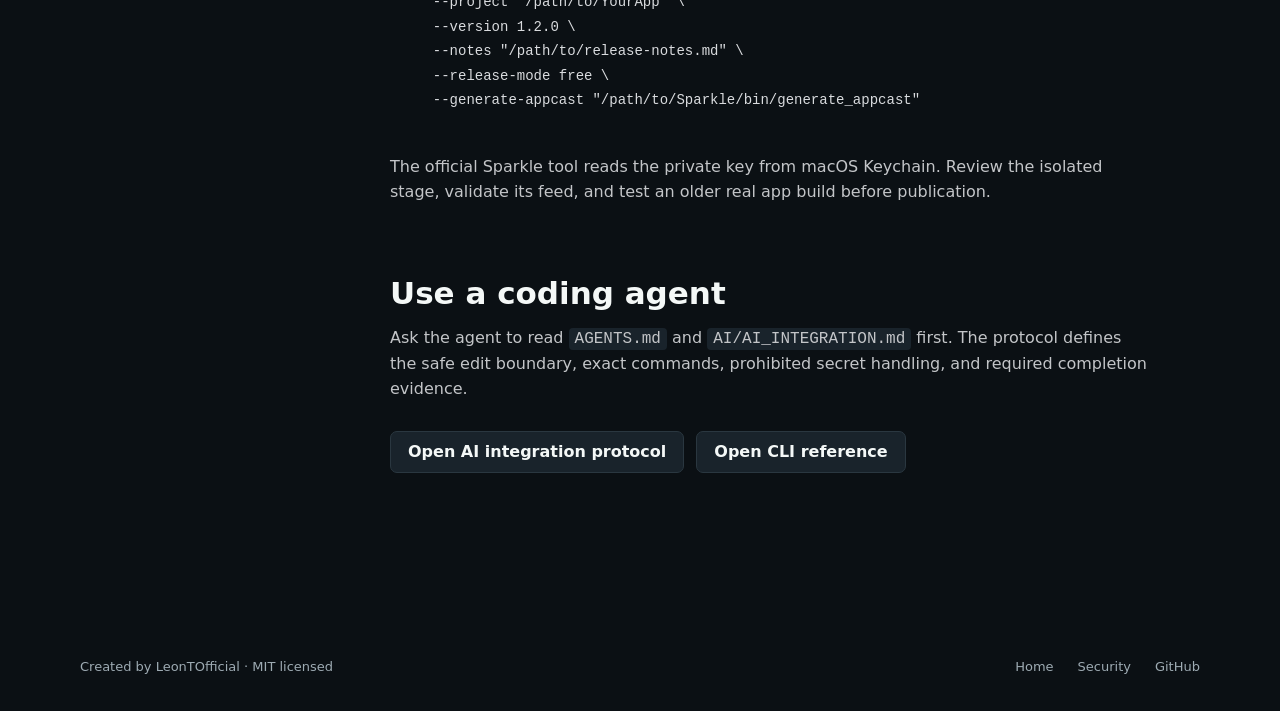
==== commit e8023979: "Polish secure delivery website" ====
--- a/website/docs/index.html
+++ b/website/docs/index.html
@@ -3,7 +3,7 @@
 <head>
   <meta charset="utf-8"><meta name="viewport" content="width=device-width, initial-scale=1">
   <meta name="description" content="SparkleReleaseKit setup and integration documentation.">
-  <meta name="theme-color" content="#0d0e10"><link rel="canonical" href="https://leontofficial.github.io/SparkleReleaseKit/docs/">
+  <meta name="theme-color" content="#0b1014"><link rel="canonical" href="https://leontofficial.github.io/SparkleReleaseKit/docs/">
   <title>Documentation - SparkleReleaseKit</title>
   <link rel="icon" href="../assets/logo.svg"><link rel="stylesheet" href="../styles.css">
 </head>
--- a/website/styles.css
+++ b/website/styles.css
@@ -1,13 +1,14 @@
 :root {
   color-scheme: dark;
-  --background: #0d0e10;
-  --surface: #161719;
-  --surface-strong: #1d1f22;
-  --line: #303238;
-  --text: #f5f5f3;
-  --muted: #a4a6ab;
-  --red: #ff4557;
-  --green: #58d68d;
+  --background: #0b1014;
+  --surface: #12191f;
+  --surface-strong: #19232b;
+  --line: #2a3740;
+  --text: #f4f8f7;
+  --muted: #9eabb3;
+  --green: #62e2c2;
+  --blue: #6eb5ff;
+  --coral: #ff806c;
   --amber: #ffbd59;
   --content: 1120px;
 }
@@ -26,7 +27,7 @@
 a { color: inherit; }
 img { max-width: 100%; }
 button { font: inherit; }
-:focus-visible { outline: 3px solid var(--green); outline-offset: 3px; }
+:focus-visible { outline: 3px solid var(--blue); outline-offset: 3px; }
 .skip-link { position: fixed; z-index: 100; left: 16px; top: -60px; padding: 10px 14px; border-radius: 6px; background: var(--text); color: var(--background); text-decoration: none; }
 .skip-link:focus { top: 12px; }
 
@@ -35,7 +36,7 @@
   top: 0;
   z-index: 20;
   border-bottom: 1px solid rgba(255,255,255,.08);
-  background: rgba(13,14,16,.92);
+  background: rgba(11,16,20,.92);
   backdrop-filter: blur(18px);
 }
 .nav {
@@ -78,7 +79,7 @@
   transition: transform .18s ease, border-color .18s ease, background .18s ease;
 }
 .button:hover { transform: translateY(-1px); border-color: #565961; }
-.button.primary { border-color: var(--red); background: var(--red); color: #120407; }
+.button.primary { border-color: var(--green); background: var(--green); color: #04120e; }
 .button.compact { min-height: 36px; padding: 0 13px; font-size: 13px; }
 
 .hero {
@@ -88,13 +89,13 @@
   align-items: center;
   overflow: hidden;
   border-bottom: 1px solid var(--line);
-  background: #101113 url("assets/hero-terminal.png") center / cover no-repeat;
+  background: #0b1014 url("assets/release-hero.jpg") right center / cover no-repeat;
 }
 .hero::before {
   content: "";
   position: absolute;
   inset: 0;
-  background: rgba(6,7,8,.64);
+  background: rgba(4,8,11,.42);
 }
 .hero-content {
   position: relative;
@@ -108,10 +109,10 @@
   text-transform: uppercase;
 }
 h1, h2, h3 { margin-top: 0; letter-spacing: 0; line-height: 1.08; }
-h1 { max-width: 780px; margin: 18px 0 22px; font-size: clamp(46px, 7vw, 82px); }
+h1 { max-width: 660px; margin: 18px 0 22px; font-size: clamp(46px, 6vw, 72px); }
 h2 { font-size: clamp(31px, 4vw, 48px); }
 h3 { font-size: 19px; }
-.lead { max-width: 690px; color: #d0d1d3; font-size: 19px; }
+.lead { max-width: 650px; color: #d5dddf; font-size: 19px; }
 .actions { display: flex; flex-wrap: wrap; gap: 12px; margin-top: 30px; }
 .proof { display: flex; flex-wrap: wrap; gap: 24px; margin-top: 40px; color: var(--muted); font-size: 14px; }
 .proof strong { color: var(--text); }
@@ -134,9 +135,9 @@
 .mode-card h3 { margin-top: 20px; }
 .mode-card .text-link { margin-top: auto; padding-top: 24px; color: var(--text); font-weight: 650; text-underline-offset: 4px; }
 .mode-label { width: fit-content; padding: 5px 9px; border: 1px solid var(--line); border-radius: 5px; font: 700 12px/1 ui-monospace, SFMono-Regular, Menlo, monospace; text-transform: uppercase; }
-.mode-label.free { border-color: rgba(88,214,141,.46); color: var(--green); background: rgba(88,214,141,.08); }
+.mode-label.free { border-color: rgba(98,226,194,.46); color: var(--green); background: rgba(98,226,194,.08); }
 .mode-label.apple { border-color: rgba(255,189,89,.46); color: var(--amber); background: rgba(255,189,89,.08); }
-.mode-label.auto { border-color: rgba(255,69,87,.46); color: var(--red); background: rgba(255,69,87,.08); }
+.mode-label.auto { border-color: rgba(110,181,255,.46); color: var(--blue); background: rgba(110,181,255,.08); }
 .icon {
   width: 38px;
   height: 38px;
@@ -157,7 +158,7 @@
 }
 .terminal-bar { height: 42px; display: flex; align-items: center; gap: 7px; padding: 0 14px; border-bottom: 1px solid #282a2e; }
 .terminal-bar span { width: 11px; height: 11px; border-radius: 50%; background: #55585e; }
-.terminal-bar span:first-child { background: var(--red); }
+.terminal-bar span:first-child { background: var(--coral); }
 .terminal-bar span:nth-child(2) { background: var(--amber); }
 .terminal-bar span:nth-child(3) { background: var(--green); }
 pre { margin: 0; padding: 26px; overflow: auto; color: #d9dbde; font: 14px/1.75 ui-monospace, SFMono-Regular, Menlo, monospace; }
@@ -167,7 +168,7 @@
 .result { color: #8f9298; }
 .steps { counter-reset: step; display: grid; gap: 1px; background: var(--line); border: 1px solid var(--line); border-radius: 8px; overflow: hidden; }
 .step { counter-increment: step; display: grid; grid-template-columns: 64px 1fr; gap: 18px; padding: 24px; background: var(--surface); }
-.step::before { content: counter(step, decimal-leading-zero); color: var(--red); font: 700 15px ui-monospace, SFMono-Regular, Menlo, monospace; }
+.step::before { content: counter(step, decimal-leading-zero); color: var(--blue); font: 700 15px ui-monospace, SFMono-Regular, Menlo, monospace; }
 .step h3 { margin-bottom: 7px; }
 .step p { margin: 0; color: var(--muted); }
 
@@ -204,8 +205,8 @@
   .button { transition: none; }
 }
 @media (max-width: 820px) {
-  .hero { background-position: 68% center; }
-  .hero::before { background: rgba(6,7,8,.86); }
+  .hero { background-position: 72% center; }
+  .hero::before { background: rgba(4,8,11,.82); }
   .menu-toggle { display: block; }
   .nav-links { position: absolute; top: 54px; right: 16px; width: min(280px, calc(100vw - 32px)); padding: 12px; display: none; align-items: stretch; gap: 4px; border: 1px solid var(--line); border-radius: 8px; background: #111214; box-shadow: 0 20px 50px rgba(0,0,0,.45); }
   .nav-links.open { display: grid; }
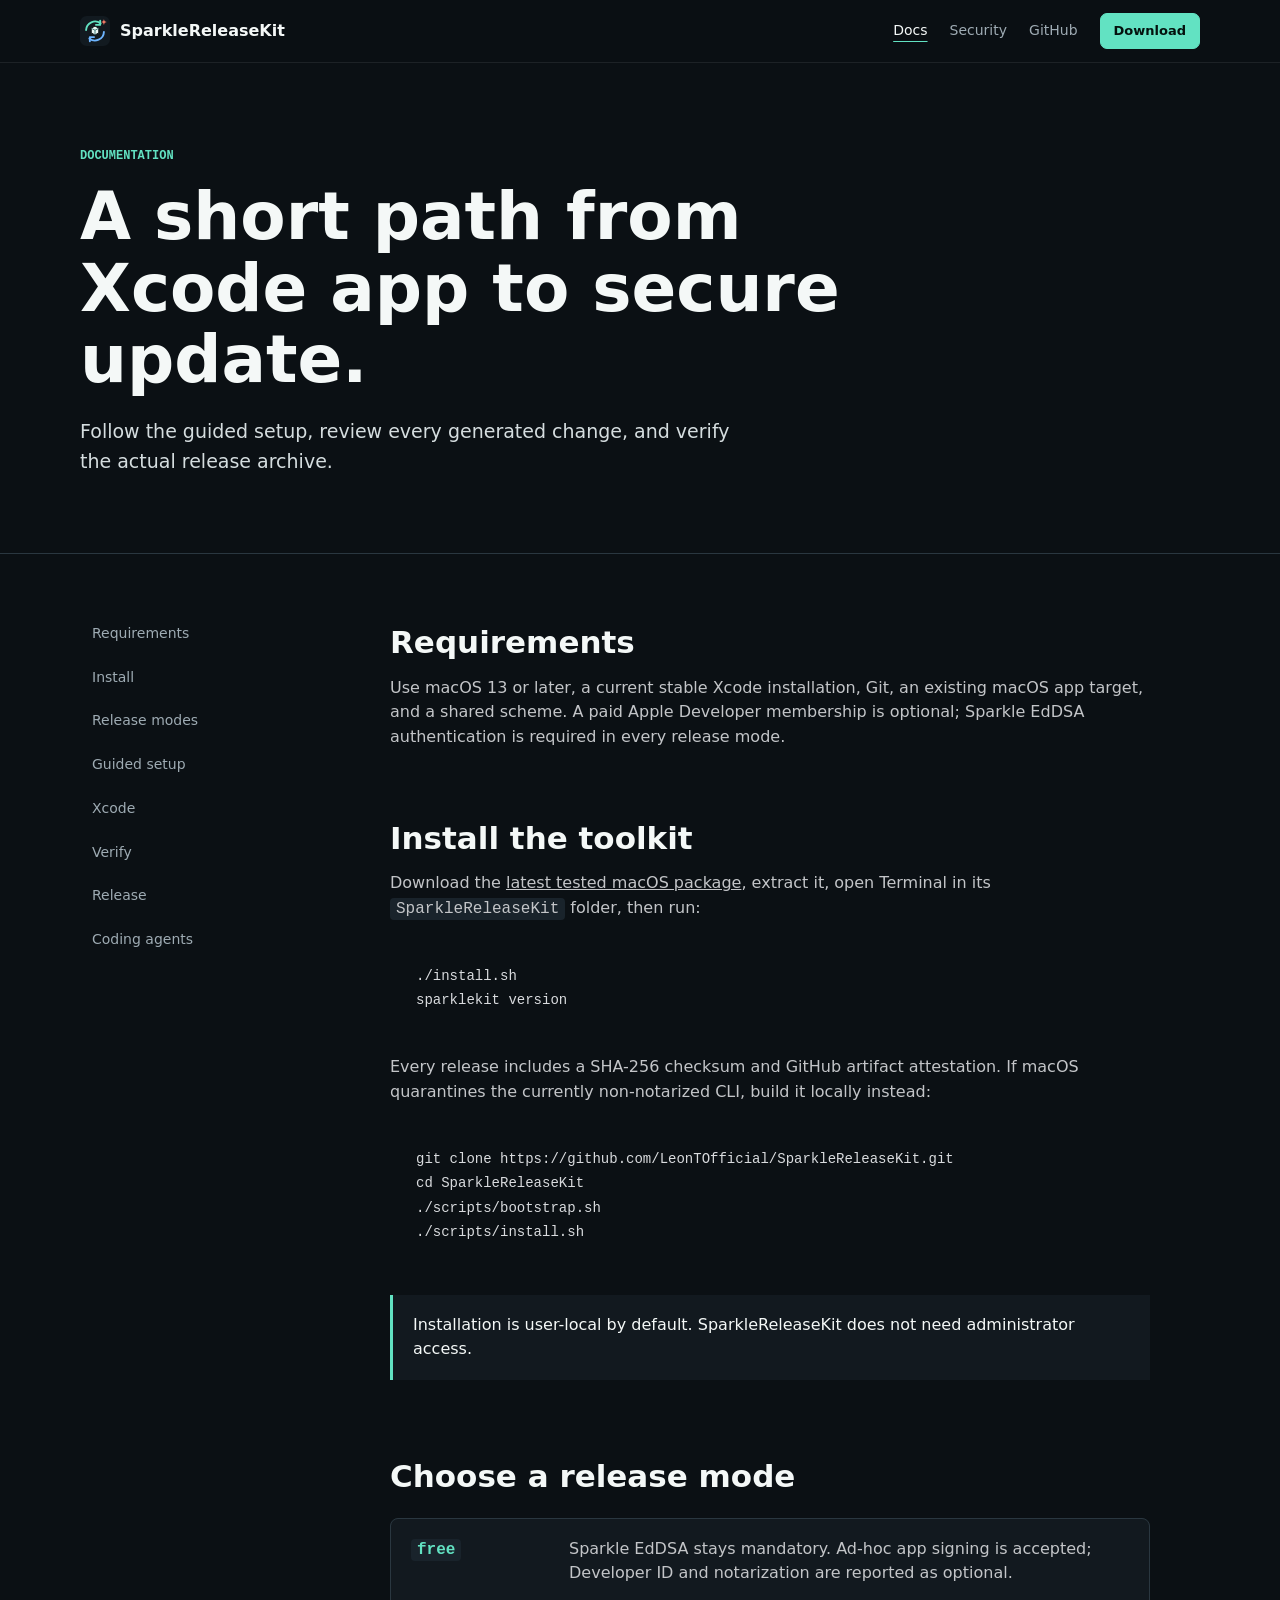
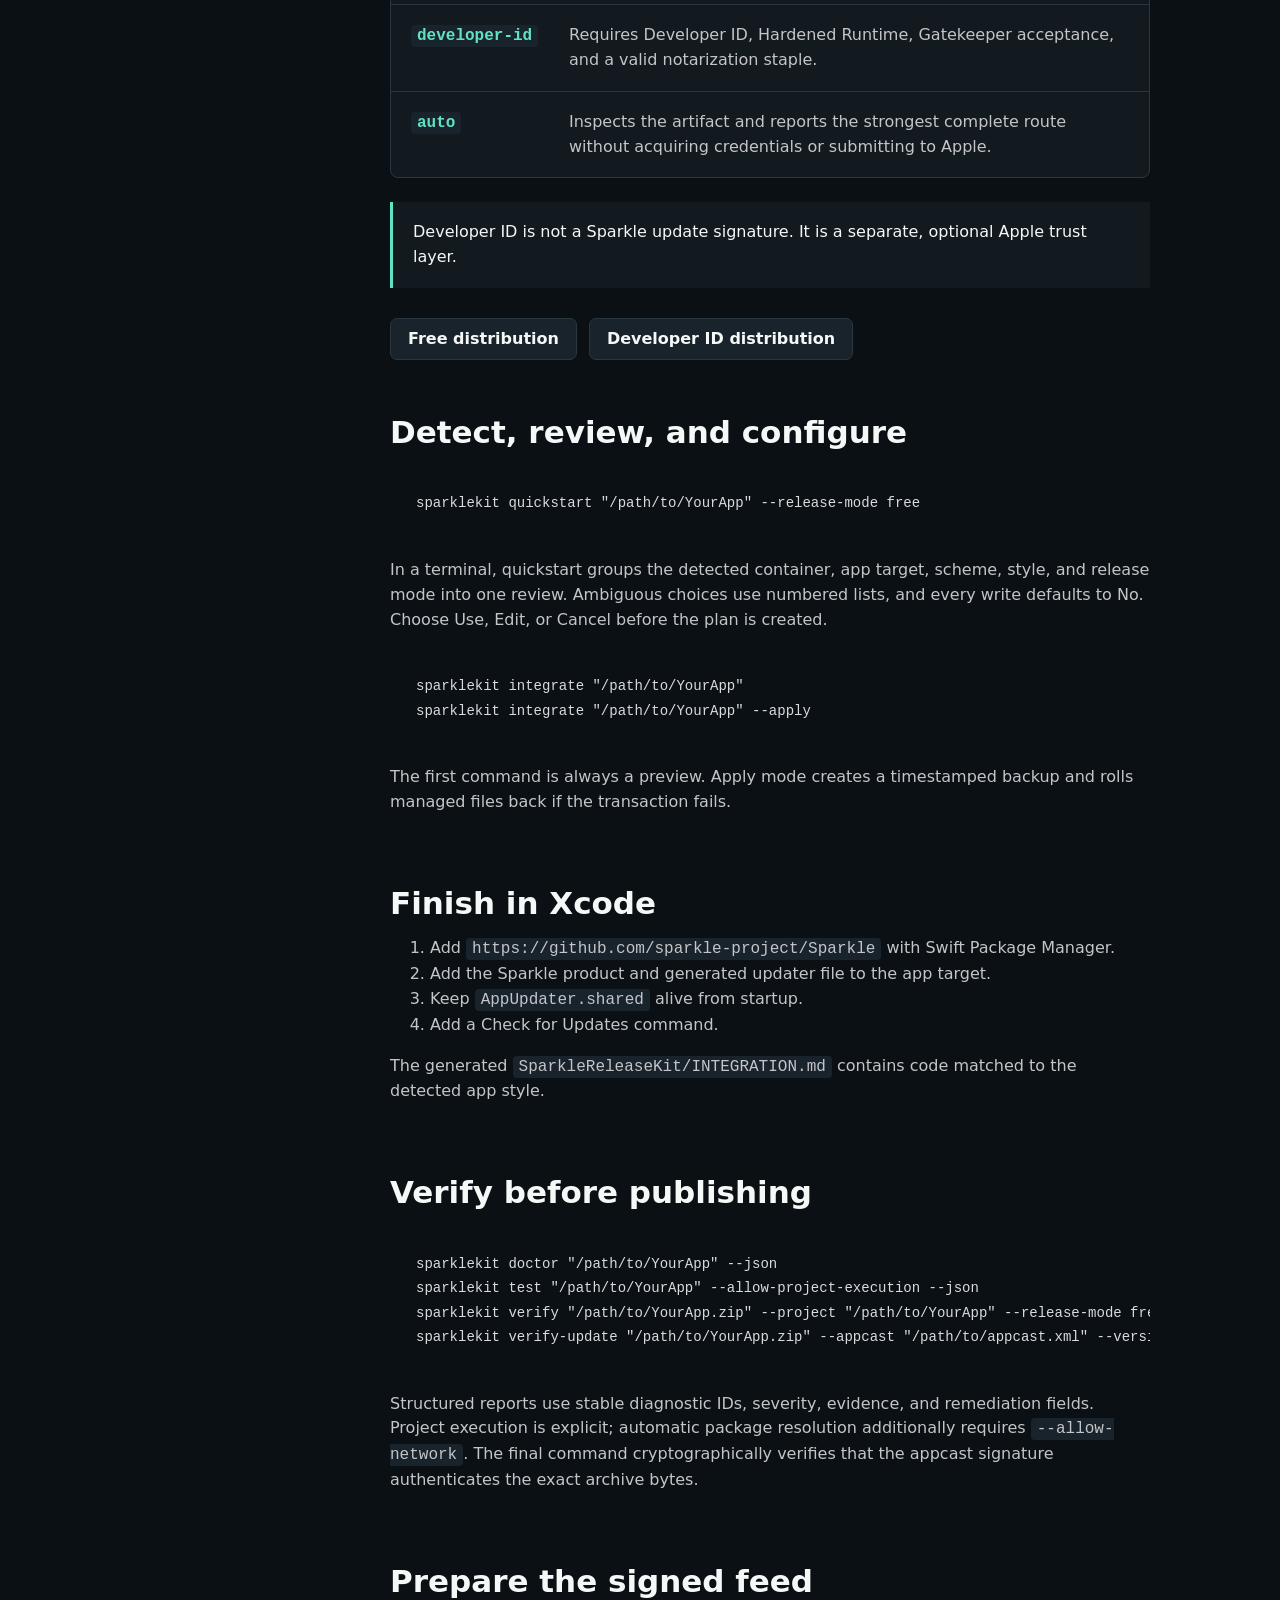
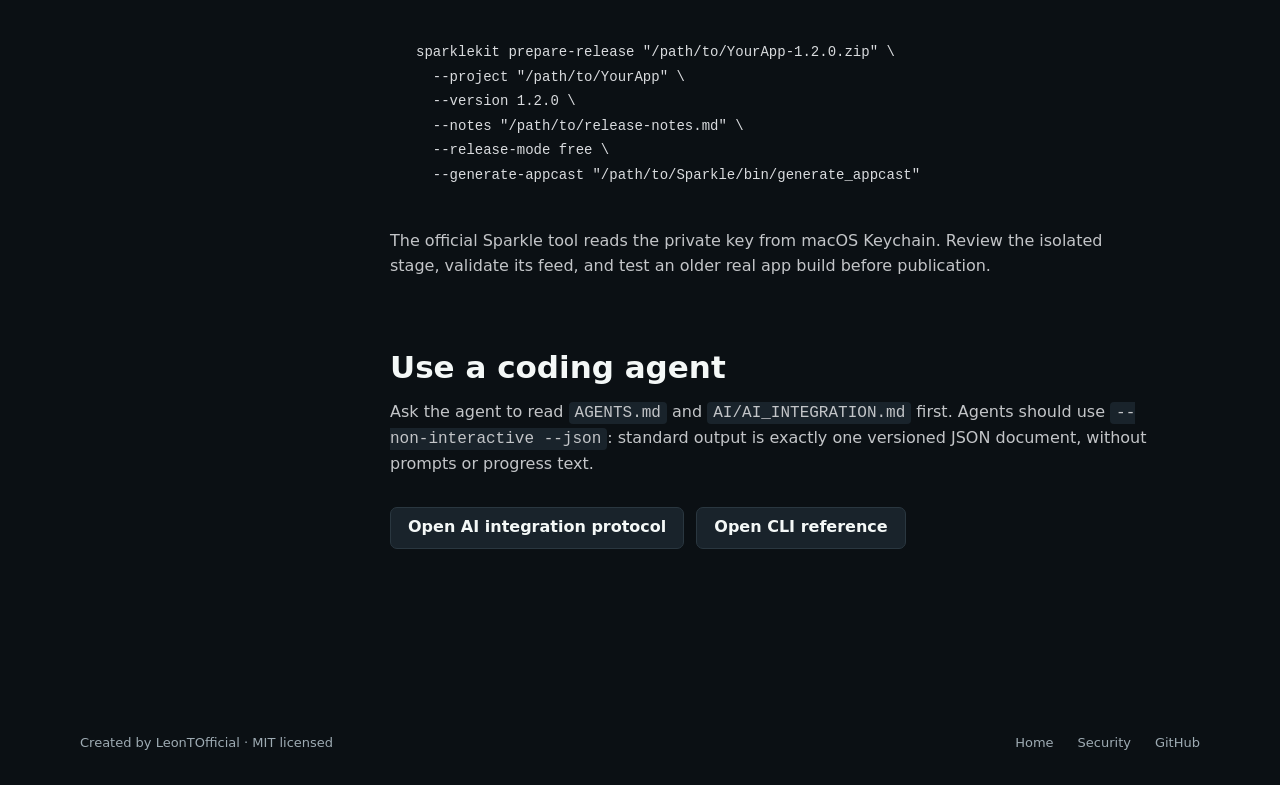
==== commit e8908eb4: "Release SparkleReleaseKit 0.3.0" ====
--- a/website/docs/index.html
+++ b/website/docs/index.html
@@ -5,7 +5,7 @@
   <meta name="description" content="SparkleReleaseKit setup and integration documentation.">
   <meta name="theme-color" content="#0b1014"><link rel="canonical" href="https://leontofficial.github.io/SparkleReleaseKit/docs/">
   <title>Documentation - SparkleReleaseKit</title>
-  <link rel="icon" href="../assets/logo.svg"><link rel="stylesheet" href="../styles.css">
+  <link rel="icon" href="../assets/logo.svg"><link rel="apple-touch-icon" href="../assets/apple-touch-icon.png"><link rel="stylesheet" href="../styles.css">
 </head>
 <body>
   <a class="skip-link" href="#content">Skip to content</a>
@@ -13,7 +13,7 @@
   <main id="content">
     <section class="page-hero"><div class="inner"><div class="eyebrow">Documentation</div><h1>A short path from Xcode app to secure update.</h1><p class="lead">Follow the guided setup, review every generated change, and verify the actual release archive.</p></div></section>
     <div class="docs-layout">
-      <nav class="docs-nav" aria-label="Documentation sections"><a href="#requirements">Requirements</a><a href="#install">Install</a><a href="#modes">Release modes</a><a href="#setup">Set up</a><a href="#xcode">Xcode</a><a href="#verify">Verify</a><a href="#release">Release</a><a href="#agent">Coding agents</a></nav>
+      <nav class="docs-nav" aria-label="Documentation sections"><a href="#requirements">Requirements</a><a href="#install">Install</a><a href="#modes">Release modes</a><a href="#setup">Guided setup</a><a href="#xcode">Xcode</a><a href="#verify">Verify</a><a href="#release">Release</a><a href="#agent">Coding agents</a></nav>
       <article class="article">
         <section id="requirements"><h2>Requirements</h2><p>Use macOS 13 or later, a current stable Xcode installation, Git, an existing macOS app target, and a shared scheme. A paid Apple Developer membership is optional; Sparkle EdDSA authentication is required in every release mode.</p></section>
         <section id="install"><h2>Install the toolkit</h2><p>Download the <a href="https://github.com/LeonTOfficial/SparkleReleaseKit/releases/latest/download/SparkleReleaseKit-macos.zip">latest tested macOS package</a>, extract it, open Terminal in its <code>SparkleReleaseKit</code> folder, then run:</p><pre>./install.sh
@@ -22,20 +22,20 @@
 ./scripts/bootstrap.sh
 ./scripts/install.sh</pre><div class="callout">Installation is user-local by default. SparkleReleaseKit does not need administrator access.</div></section>
         <section id="modes"><h2>Choose a release mode</h2><div class="mode-summary"><div><strong><code>free</code></strong><span>Sparkle EdDSA stays mandatory. Ad-hoc app signing is accepted; Developer ID and notarization are reported as optional.</span></div><div><strong><code>developer-id</code></strong><span>Requires Developer ID, Hardened Runtime, Gatekeeper acceptance, and a valid notarization staple.</span></div><div><strong><code>auto</code></strong><span>Inspects the artifact and reports the strongest complete route without acquiring credentials or submitting to Apple.</span></div></div><div class="callout">Developer ID is not a Sparkle update signature. It is a separate, optional Apple trust layer.</div><div class="actions"><a class="button" href="https://github.com/LeonTOfficial/SparkleReleaseKit/blob/main/docs/FREE_DISTRIBUTION.md">Free distribution</a><a class="button" href="https://github.com/LeonTOfficial/SparkleReleaseKit/blob/main/docs/DEVELOPER_ID_DISTRIBUTION.md">Developer ID distribution</a></div></section>
-        <section id="setup"><h2>Detect and configure</h2><pre>sparklekit setup "/path/to/YourApp" --release-mode free</pre><p>Inspect the generated <code>sparklekit.json</code>. Generate the Sparkle EdDSA key once and add only its public key to <code>updates.publicEDKey</code>.</p><pre>sparklekit integrate "/path/to/YourApp"
-sparklekit integrate "/path/to/YourApp" --apply</pre><p>The first command is always a preview. Apply mode creates a timestamped backup before replacing a managed file.</p></section>
+        <section id="setup"><h2>Detect, review, and configure</h2><pre>sparklekit quickstart "/path/to/YourApp" --release-mode free</pre><p>In a terminal, quickstart groups the detected container, app target, scheme, style, and release mode into one review. Ambiguous choices use numbered lists, and every write defaults to No. Choose Use, Edit, or Cancel before the plan is created.</p><pre>sparklekit integrate "/path/to/YourApp"
+sparklekit integrate "/path/to/YourApp" --apply</pre><p>The first command is always a preview. Apply mode creates a timestamped backup and rolls managed files back if the transaction fails.</p></section>
         <section id="xcode"><h2>Finish in Xcode</h2><ol><li>Add <code>https://github.com/sparkle-project/Sparkle</code> with Swift Package Manager.</li><li>Add the Sparkle product and generated updater file to the app target.</li><li>Keep <code>AppUpdater.shared</code> alive from startup.</li><li>Add a Check for Updates command.</li></ol><p>The generated <code>SparkleReleaseKit/INTEGRATION.md</code> contains code matched to the detected app style.</p></section>
         <section id="verify"><h2>Verify before publishing</h2><pre>sparklekit doctor "/path/to/YourApp" --json
-sparklekit test "/path/to/YourApp" --json
+sparklekit test "/path/to/YourApp" --allow-project-execution --json
 sparklekit verify "/path/to/YourApp.zip" --project "/path/to/YourApp" --release-mode free --json
-sparklekit verify-update "/path/to/YourApp.zip" --appcast "/path/to/appcast.xml" --version 120</pre><p>Structured reports use stable severity, detail, and remediation fields. The final command cryptographically verifies that the appcast signature authenticates the exact archive bytes.</p></section>
+sparklekit verify-update "/path/to/YourApp.zip" --appcast "/path/to/appcast.xml" --version 120</pre><p>Structured reports use stable diagnostic IDs, severity, evidence, and remediation fields. Project execution is explicit; automatic package resolution additionally requires <code>--allow-network</code>. The final command cryptographically verifies that the appcast signature authenticates the exact archive bytes.</p></section>
         <section id="release"><h2>Prepare the signed feed</h2><pre>sparklekit prepare-release "/path/to/YourApp-1.2.0.zip" \
   --project "/path/to/YourApp" \
   --version 1.2.0 \
   --notes "/path/to/release-notes.md" \
   --release-mode free \
   --generate-appcast "/path/to/Sparkle/bin/generate_appcast"</pre><p>The official Sparkle tool reads the private key from macOS Keychain. Review the isolated stage, validate its feed, and test an older real app build before publication.</p></section>
-        <section id="agent"><h2>Use a coding agent</h2><p>Ask the agent to read <code>AGENTS.md</code> and <code>AI/AI_INTEGRATION.md</code> first. The protocol defines the safe edit boundary, exact commands, prohibited secret handling, and required completion evidence.</p><div class="actions"><a class="button" href="https://github.com/LeonTOfficial/SparkleReleaseKit/blob/main/AI/AI_INTEGRATION.md">Open AI integration protocol</a><a class="button" href="https://github.com/LeonTOfficial/SparkleReleaseKit/blob/main/docs/CLI_REFERENCE.md">Open CLI reference</a></div></section>
+        <section id="agent"><h2>Use a coding agent</h2><p>Ask the agent to read <code>AGENTS.md</code> and <code>AI/AI_INTEGRATION.md</code> first. Agents should use <code>--non-interactive --json</code>: standard output is exactly one versioned JSON document, without prompts or progress text.</p><div class="actions"><a class="button" href="https://github.com/LeonTOfficial/SparkleReleaseKit/blob/main/AI/AI_INTEGRATION.md">Open AI integration protocol</a><a class="button" href="https://github.com/LeonTOfficial/SparkleReleaseKit/blob/main/docs/CLI_REFERENCE.md">Open CLI reference</a></div></section>
       </article>
     </div>
   </main>
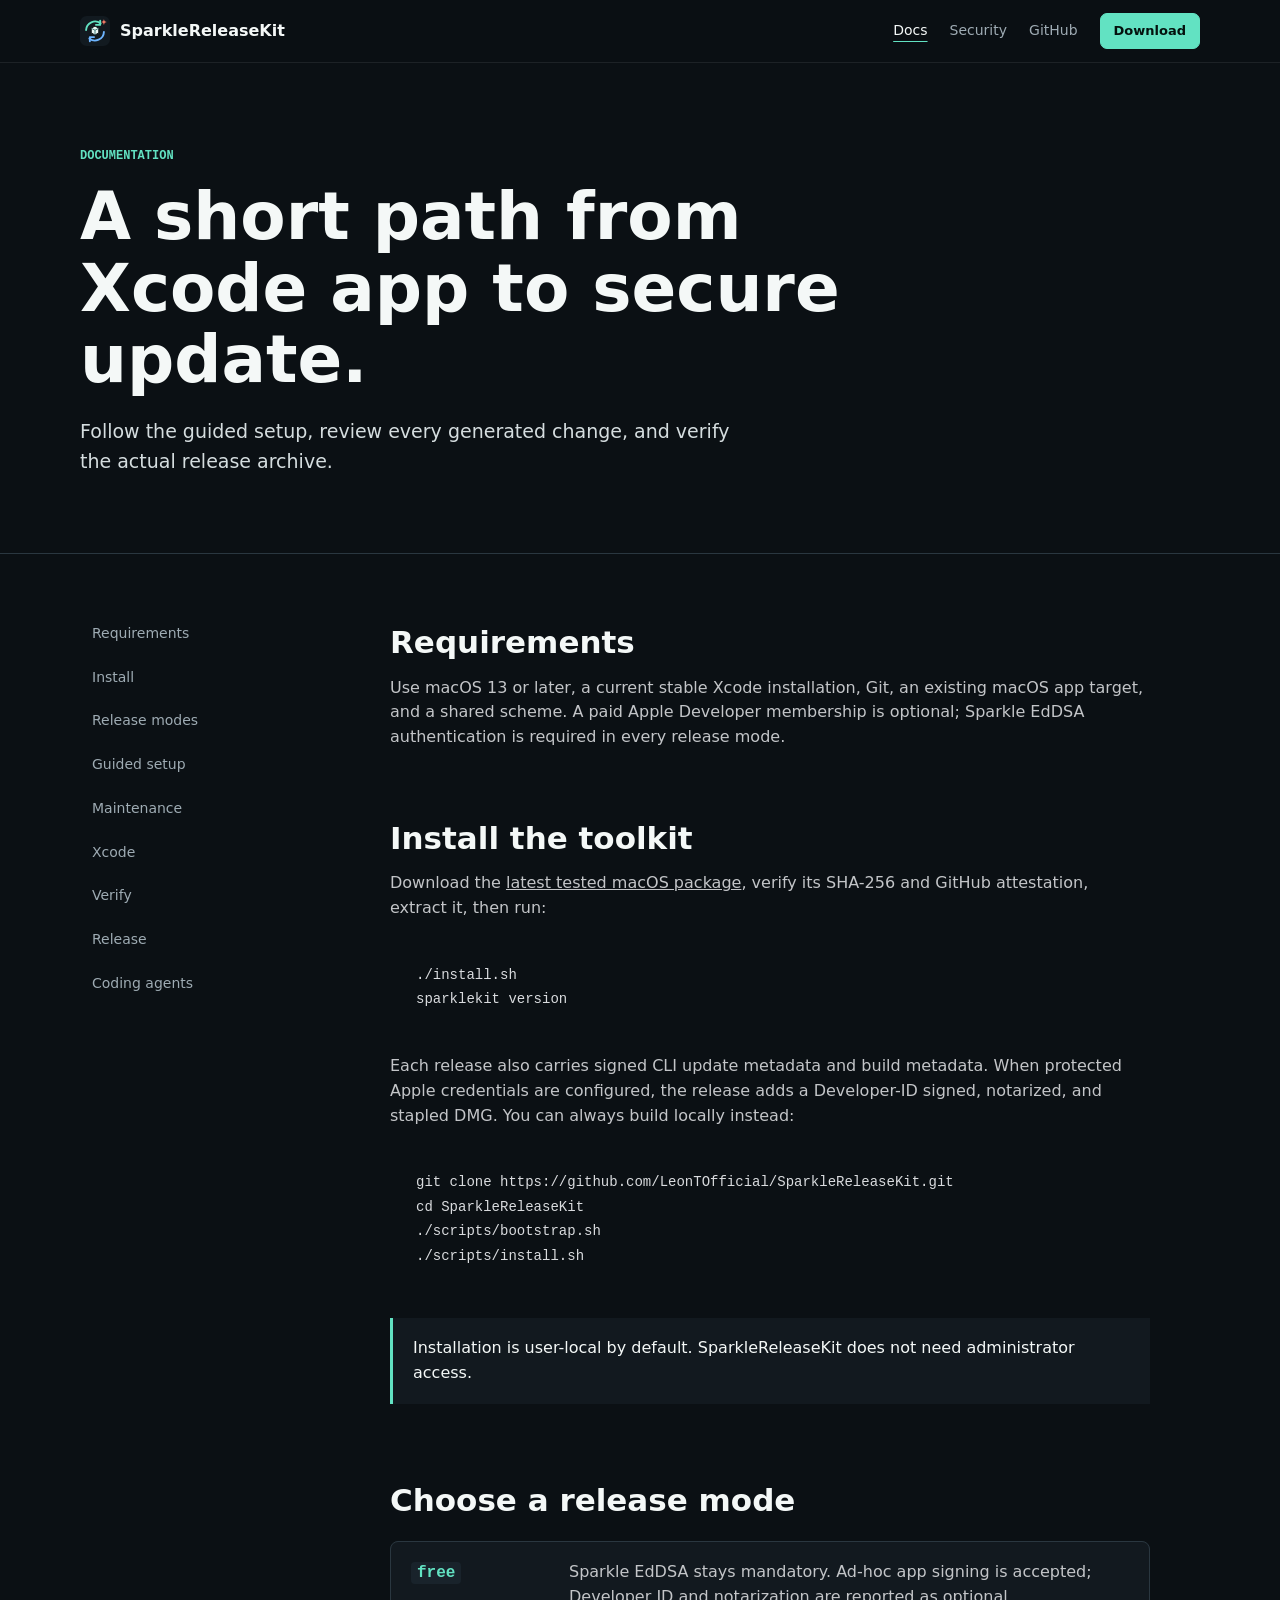
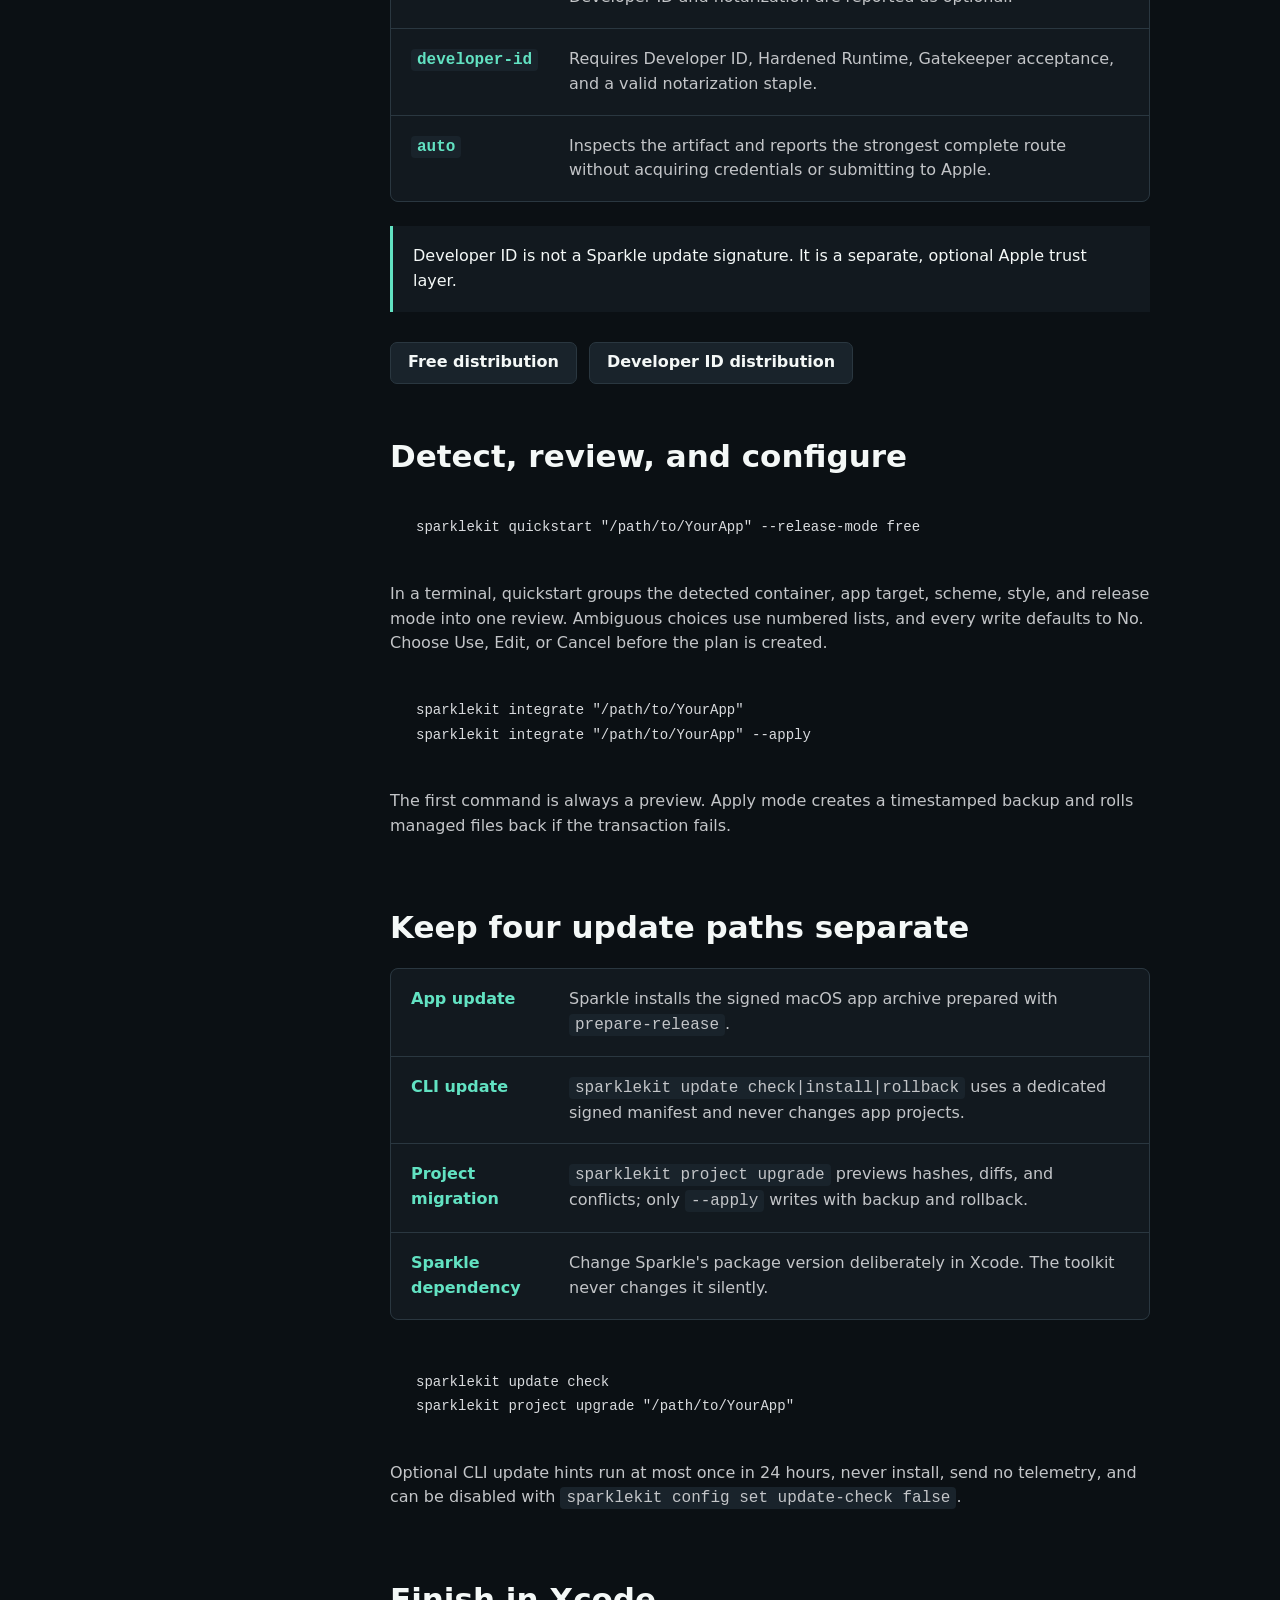
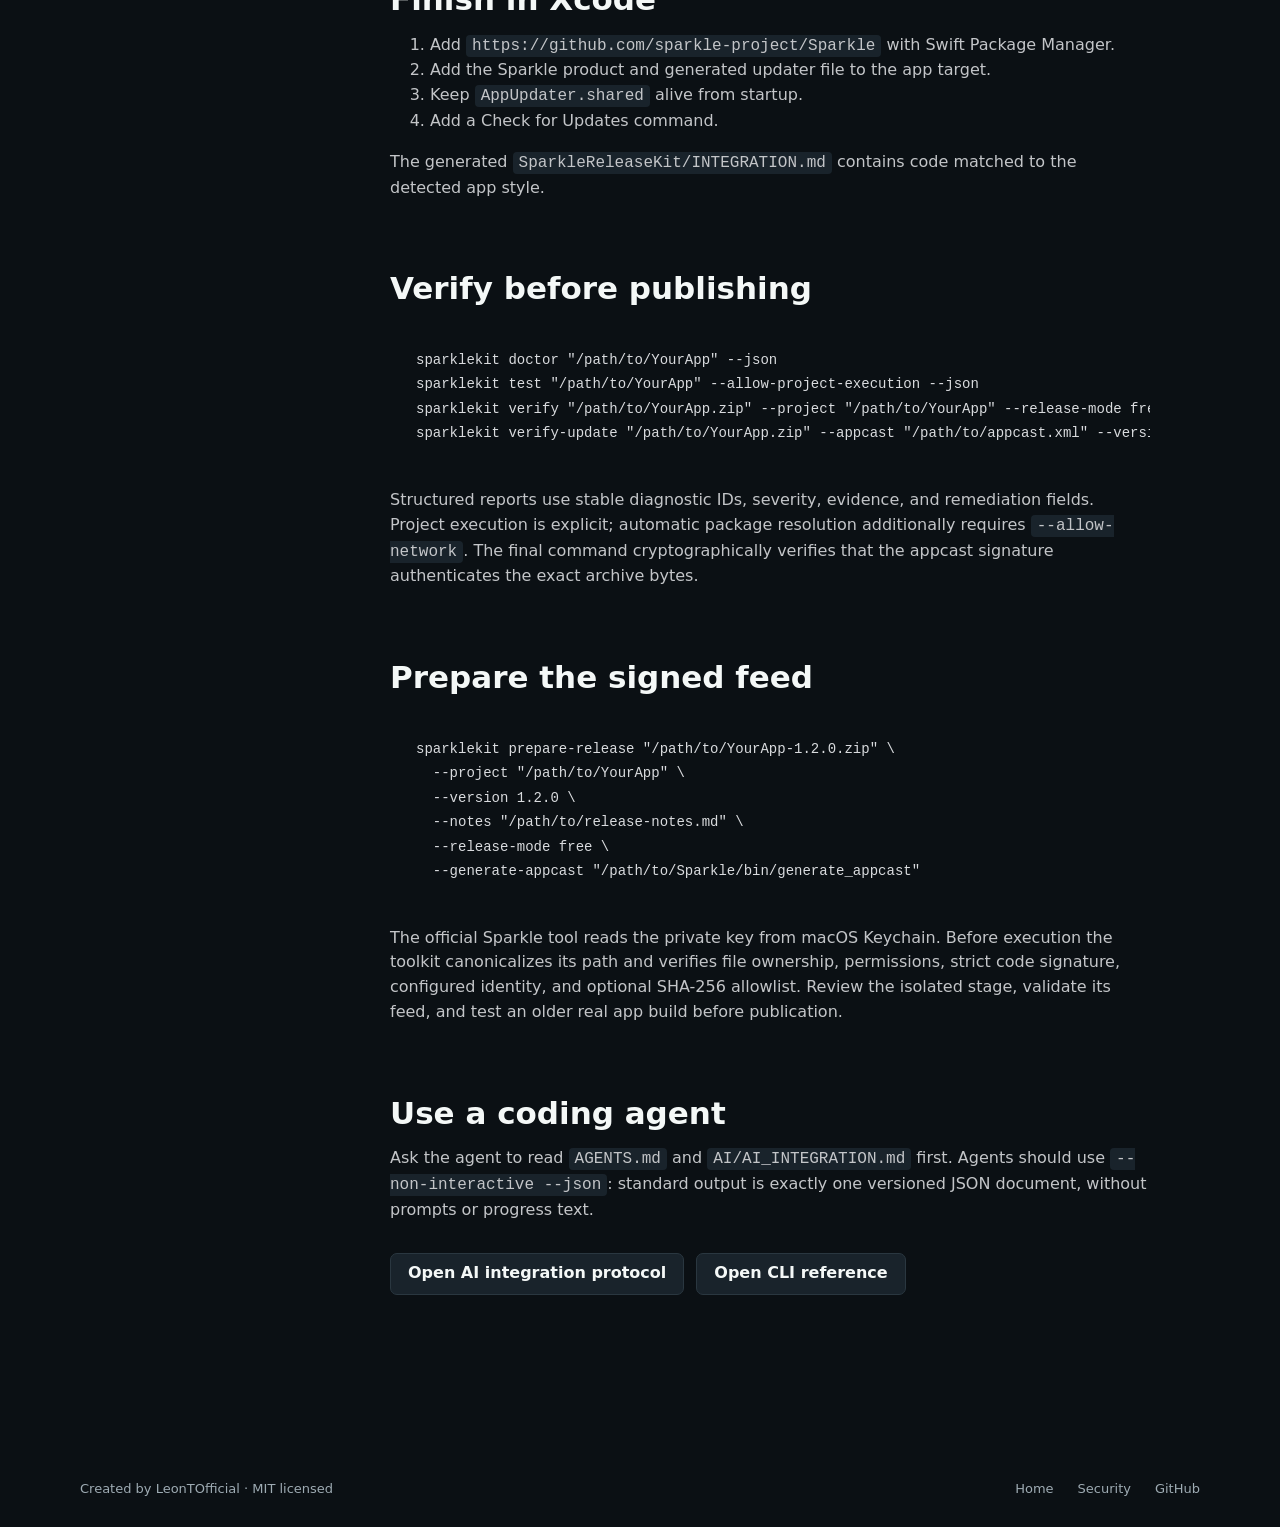
==== commit e0733628: "Release SparkleReleaseKit 0.4.0" ====
--- a/website/docs/index.html
+++ b/website/docs/index.html
@@ -13,17 +13,19 @@
   <main id="content">
     <section class="page-hero"><div class="inner"><div class="eyebrow">Documentation</div><h1>A short path from Xcode app to secure update.</h1><p class="lead">Follow the guided setup, review every generated change, and verify the actual release archive.</p></div></section>
     <div class="docs-layout">
-      <nav class="docs-nav" aria-label="Documentation sections"><a href="#requirements">Requirements</a><a href="#install">Install</a><a href="#modes">Release modes</a><a href="#setup">Guided setup</a><a href="#xcode">Xcode</a><a href="#verify">Verify</a><a href="#release">Release</a><a href="#agent">Coding agents</a></nav>
+      <nav class="docs-nav" aria-label="Documentation sections"><a href="#requirements">Requirements</a><a href="#install">Install</a><a href="#modes">Release modes</a><a href="#setup">Guided setup</a><a href="#maintenance">Maintenance</a><a href="#xcode">Xcode</a><a href="#verify">Verify</a><a href="#release">Release</a><a href="#agent">Coding agents</a></nav>
       <article class="article">
         <section id="requirements"><h2>Requirements</h2><p>Use macOS 13 or later, a current stable Xcode installation, Git, an existing macOS app target, and a shared scheme. A paid Apple Developer membership is optional; Sparkle EdDSA authentication is required in every release mode.</p></section>
-        <section id="install"><h2>Install the toolkit</h2><p>Download the <a href="https://github.com/LeonTOfficial/SparkleReleaseKit/releases/latest/download/SparkleReleaseKit-macos.zip">latest tested macOS package</a>, extract it, open Terminal in its <code>SparkleReleaseKit</code> folder, then run:</p><pre>./install.sh
-sparklekit version</pre><p>Every release includes a SHA-256 checksum and GitHub artifact attestation. If macOS quarantines the currently non-notarized CLI, build it locally instead:</p><pre>git clone https://github.com/LeonTOfficial/SparkleReleaseKit.git
+        <section id="install"><h2>Install the toolkit</h2><p>Download the <a href="https://github.com/LeonTOfficial/SparkleReleaseKit/releases/latest/download/SparkleReleaseKit-macos.zip">latest tested macOS package</a>, verify its SHA-256 and GitHub attestation, extract it, then run:</p><pre>./install.sh
+sparklekit version</pre><p>Each release also carries signed CLI update metadata and build metadata. When protected Apple credentials are configured, the release adds a Developer-ID signed, notarized, and stapled DMG. You can always build locally instead:</p><pre>git clone https://github.com/LeonTOfficial/SparkleReleaseKit.git
 cd SparkleReleaseKit
 ./scripts/bootstrap.sh
 ./scripts/install.sh</pre><div class="callout">Installation is user-local by default. SparkleReleaseKit does not need administrator access.</div></section>
         <section id="modes"><h2>Choose a release mode</h2><div class="mode-summary"><div><strong><code>free</code></strong><span>Sparkle EdDSA stays mandatory. Ad-hoc app signing is accepted; Developer ID and notarization are reported as optional.</span></div><div><strong><code>developer-id</code></strong><span>Requires Developer ID, Hardened Runtime, Gatekeeper acceptance, and a valid notarization staple.</span></div><div><strong><code>auto</code></strong><span>Inspects the artifact and reports the strongest complete route without acquiring credentials or submitting to Apple.</span></div></div><div class="callout">Developer ID is not a Sparkle update signature. It is a separate, optional Apple trust layer.</div><div class="actions"><a class="button" href="https://github.com/LeonTOfficial/SparkleReleaseKit/blob/main/docs/FREE_DISTRIBUTION.md">Free distribution</a><a class="button" href="https://github.com/LeonTOfficial/SparkleReleaseKit/blob/main/docs/DEVELOPER_ID_DISTRIBUTION.md">Developer ID distribution</a></div></section>
         <section id="setup"><h2>Detect, review, and configure</h2><pre>sparklekit quickstart "/path/to/YourApp" --release-mode free</pre><p>In a terminal, quickstart groups the detected container, app target, scheme, style, and release mode into one review. Ambiguous choices use numbered lists, and every write defaults to No. Choose Use, Edit, or Cancel before the plan is created.</p><pre>sparklekit integrate "/path/to/YourApp"
 sparklekit integrate "/path/to/YourApp" --apply</pre><p>The first command is always a preview. Apply mode creates a timestamped backup and rolls managed files back if the transaction fails.</p></section>
+        <section id="maintenance"><h2>Keep four update paths separate</h2><div class="mode-summary"><div><strong>App update</strong><span>Sparkle installs the signed macOS app archive prepared with <code>prepare-release</code>.</span></div><div><strong>CLI update</strong><span><code>sparklekit update check|install|rollback</code> uses a dedicated signed manifest and never changes app projects.</span></div><div><strong>Project migration</strong><span><code>sparklekit project upgrade</code> previews hashes, diffs, and conflicts; only <code>--apply</code> writes with backup and rollback.</span></div><div><strong>Sparkle dependency</strong><span>Change Sparkle's package version deliberately in Xcode. The toolkit never changes it silently.</span></div></div><pre>sparklekit update check
+sparklekit project upgrade "/path/to/YourApp"</pre><p>Optional CLI update hints run at most once in 24 hours, never install, send no telemetry, and can be disabled with <code>sparklekit config set update-check false</code>.</p></section>
         <section id="xcode"><h2>Finish in Xcode</h2><ol><li>Add <code>https://github.com/sparkle-project/Sparkle</code> with Swift Package Manager.</li><li>Add the Sparkle product and generated updater file to the app target.</li><li>Keep <code>AppUpdater.shared</code> alive from startup.</li><li>Add a Check for Updates command.</li></ol><p>The generated <code>SparkleReleaseKit/INTEGRATION.md</code> contains code matched to the detected app style.</p></section>
         <section id="verify"><h2>Verify before publishing</h2><pre>sparklekit doctor "/path/to/YourApp" --json
 sparklekit test "/path/to/YourApp" --allow-project-execution --json
@@ -34,7 +36,7 @@
   --version 1.2.0 \
   --notes "/path/to/release-notes.md" \
   --release-mode free \
-  --generate-appcast "/path/to/Sparkle/bin/generate_appcast"</pre><p>The official Sparkle tool reads the private key from macOS Keychain. Review the isolated stage, validate its feed, and test an older real app build before publication.</p></section>
+  --generate-appcast "/path/to/Sparkle/bin/generate_appcast"</pre><p>The official Sparkle tool reads the private key from macOS Keychain. Before execution the toolkit canonicalizes its path and verifies file ownership, permissions, strict code signature, configured identity, and optional SHA-256 allowlist. Review the isolated stage, validate its feed, and test an older real app build before publication.</p></section>
         <section id="agent"><h2>Use a coding agent</h2><p>Ask the agent to read <code>AGENTS.md</code> and <code>AI/AI_INTEGRATION.md</code> first. Agents should use <code>--non-interactive --json</code>: standard output is exactly one versioned JSON document, without prompts or progress text.</p><div class="actions"><a class="button" href="https://github.com/LeonTOfficial/SparkleReleaseKit/blob/main/AI/AI_INTEGRATION.md">Open AI integration protocol</a><a class="button" href="https://github.com/LeonTOfficial/SparkleReleaseKit/blob/main/docs/CLI_REFERENCE.md">Open CLI reference</a></div></section>
       </article>
     </div>
